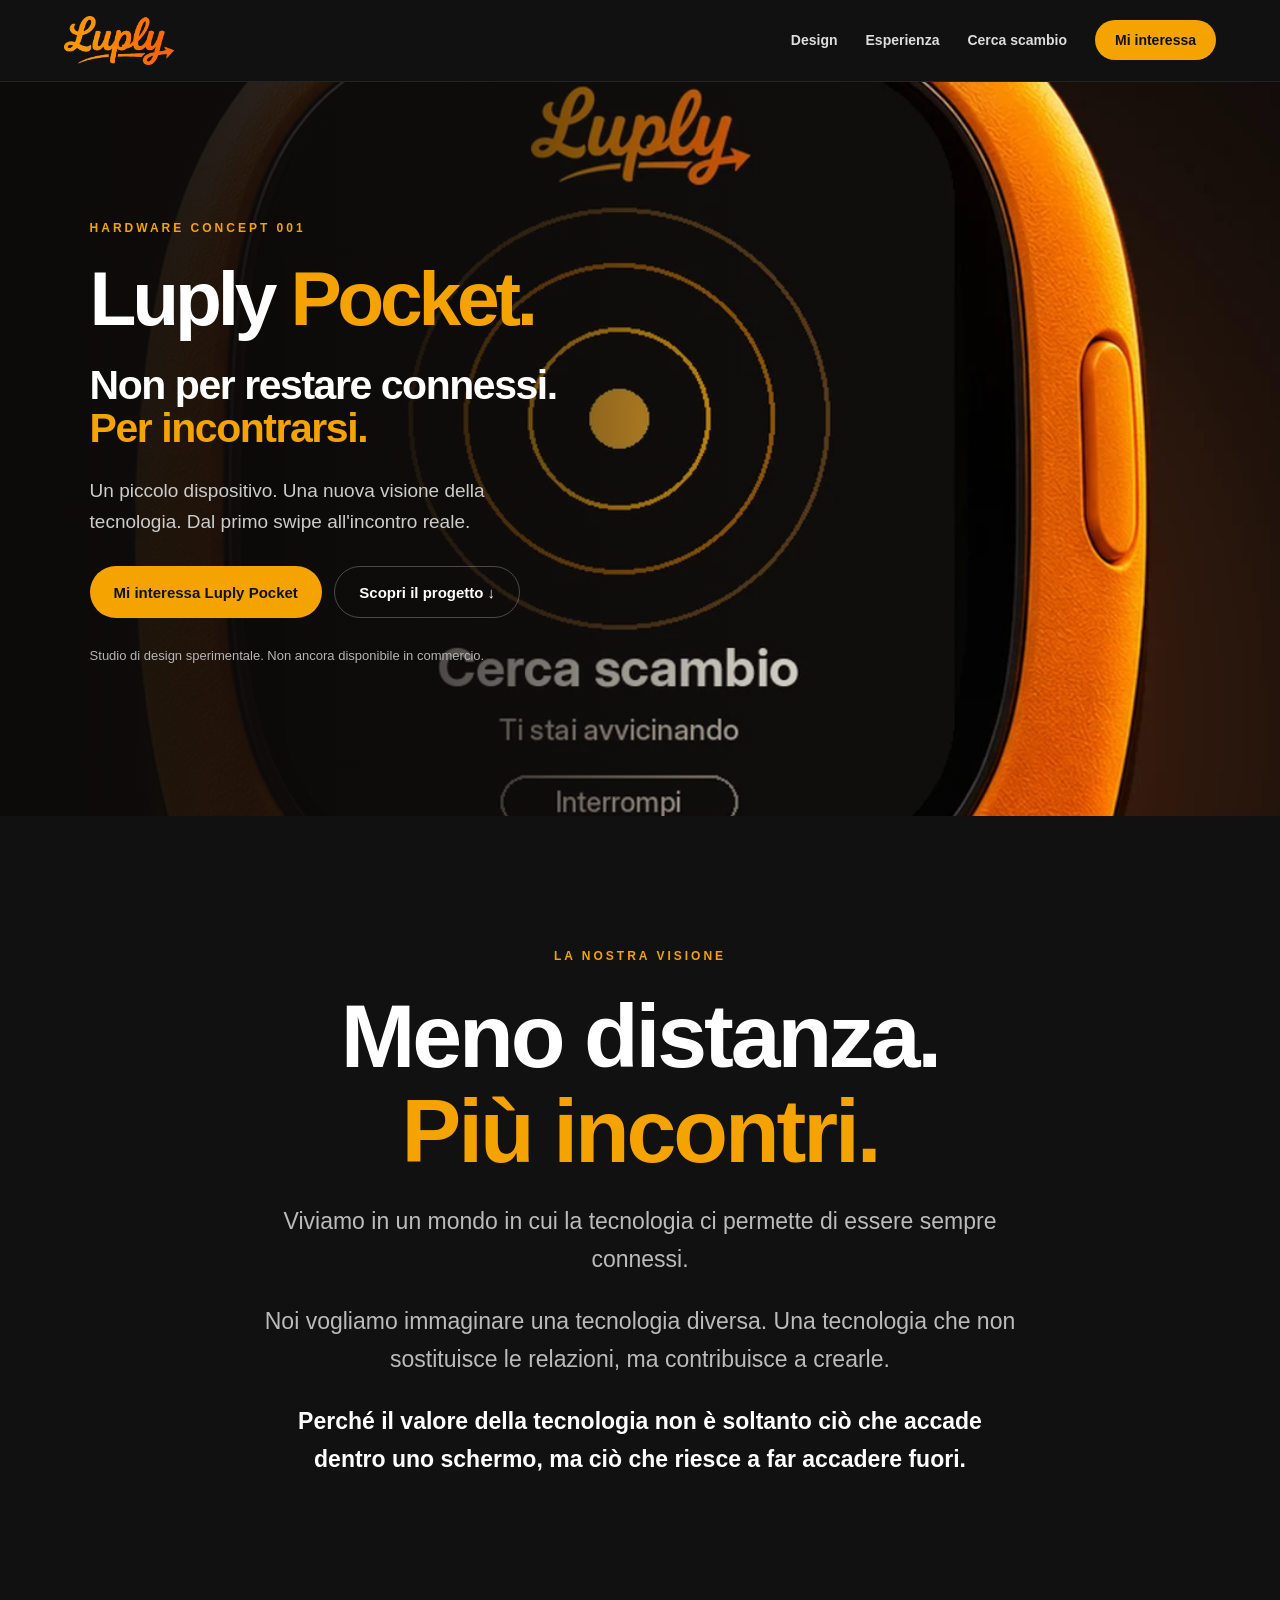
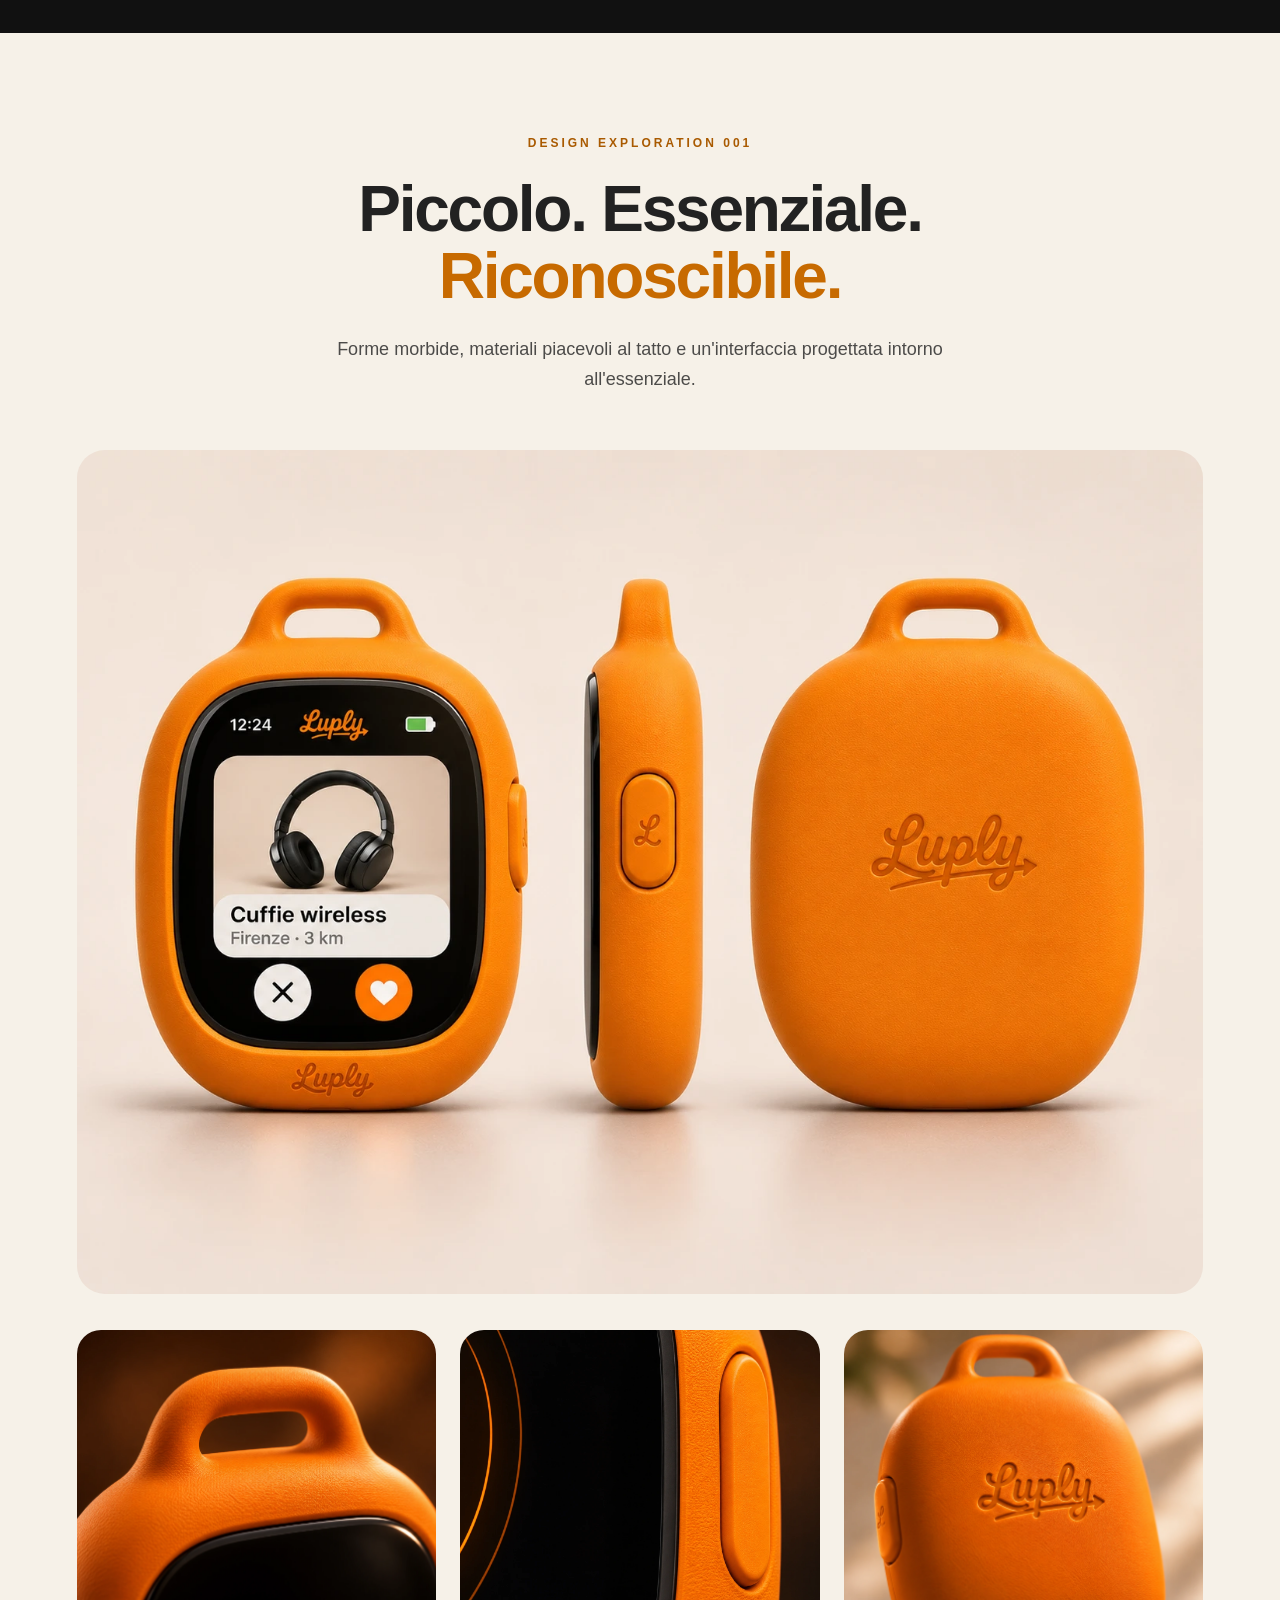
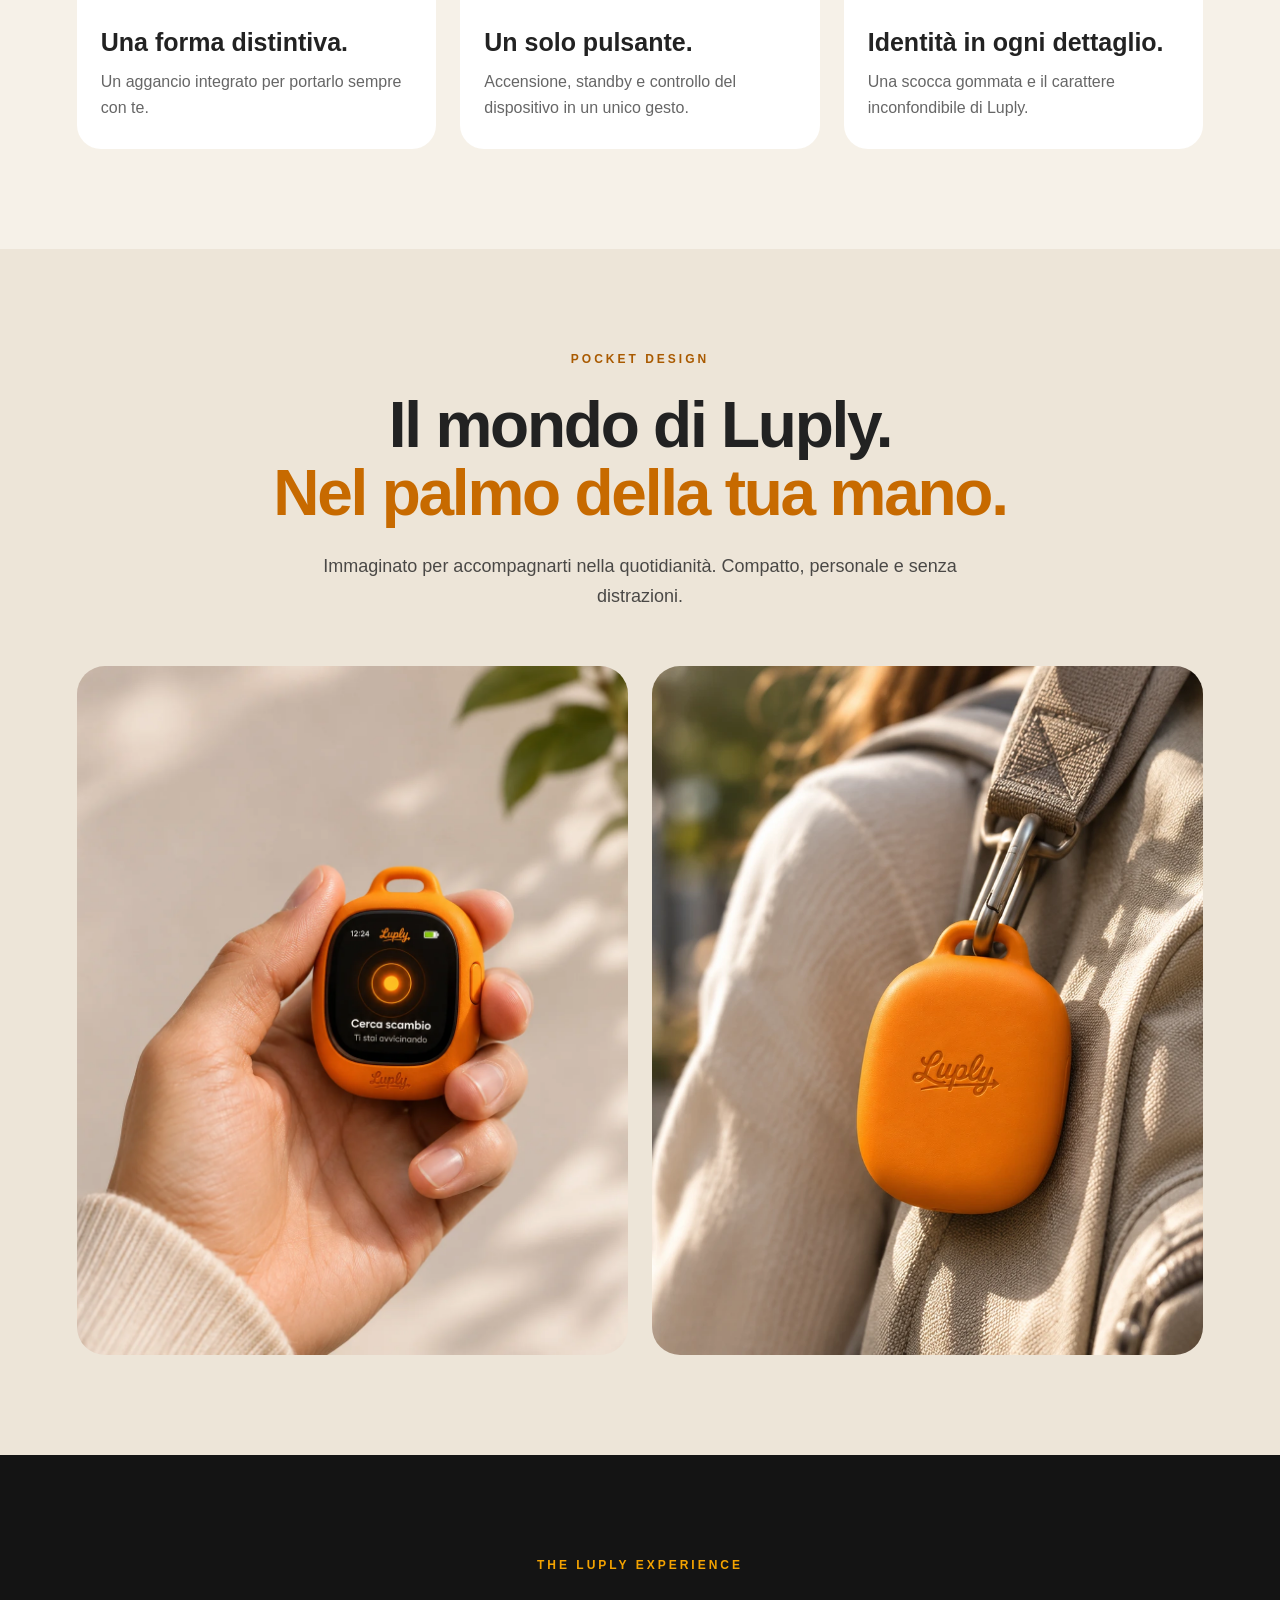
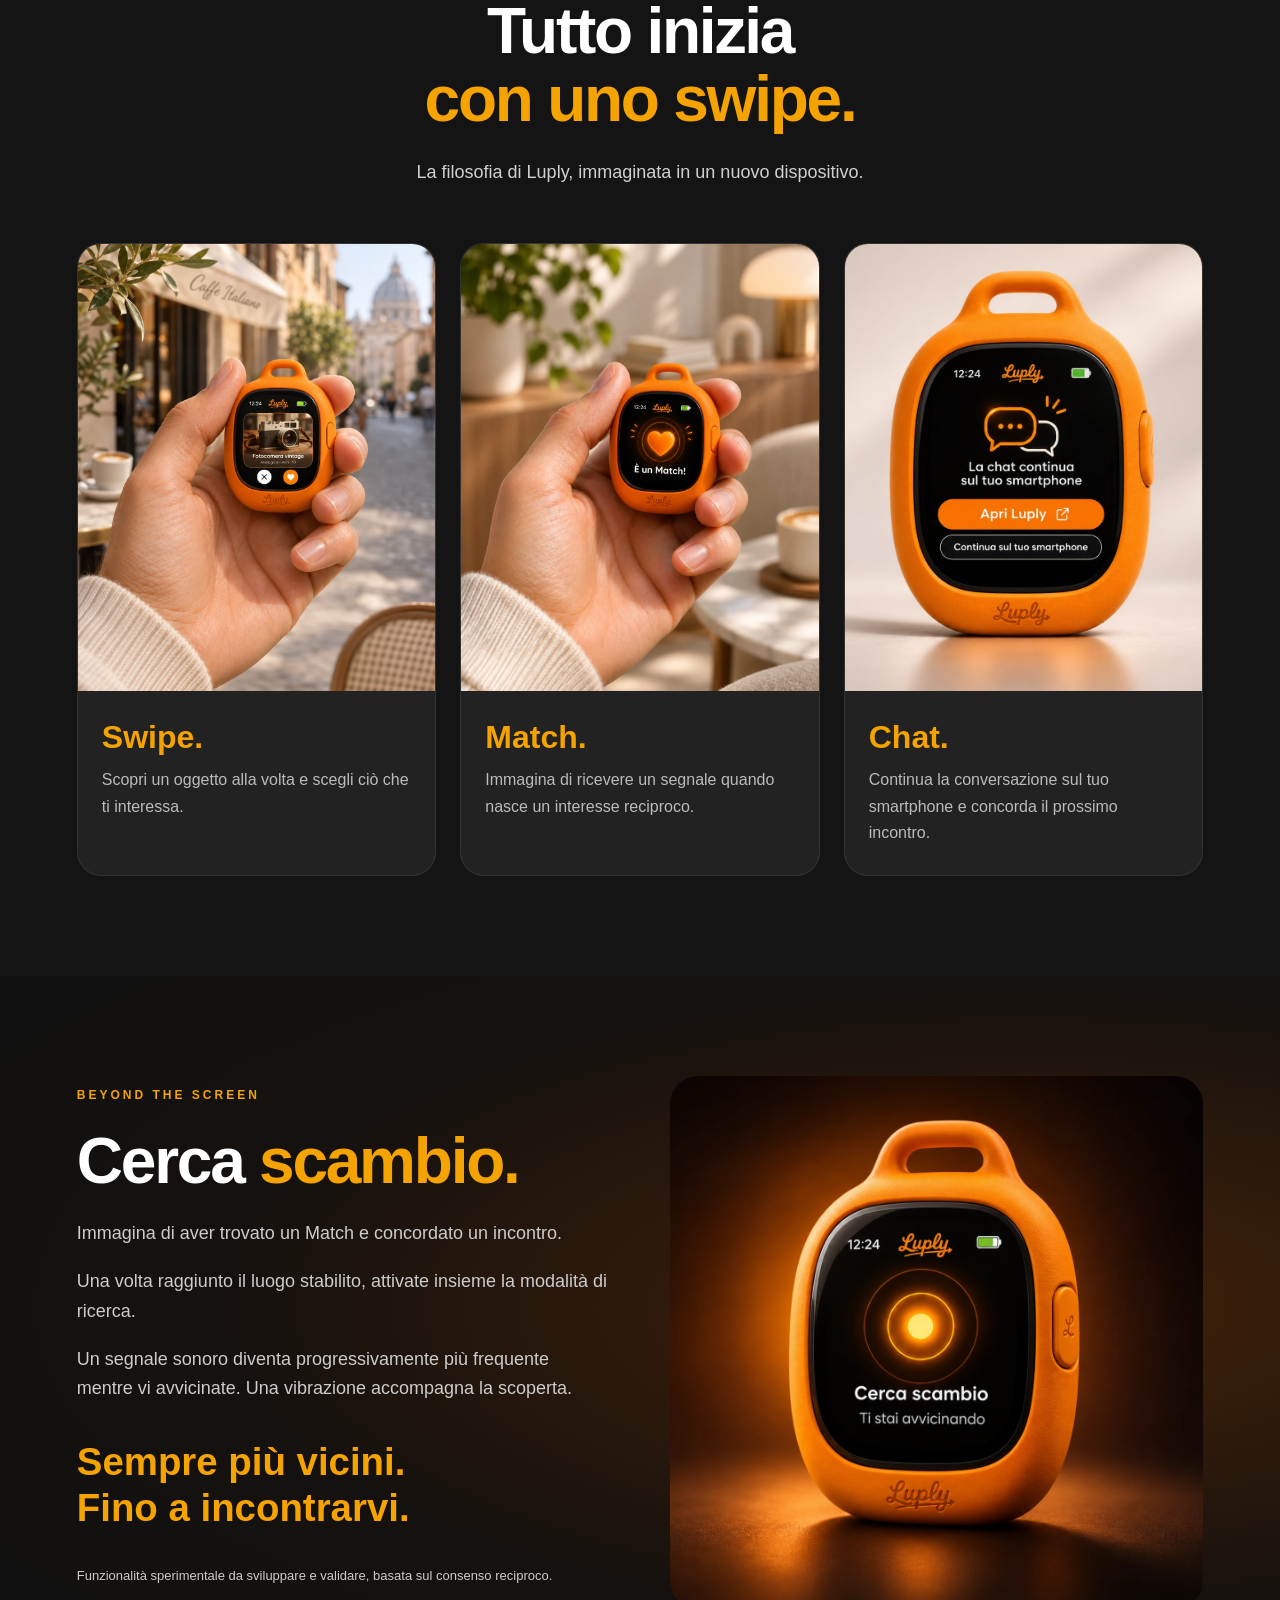
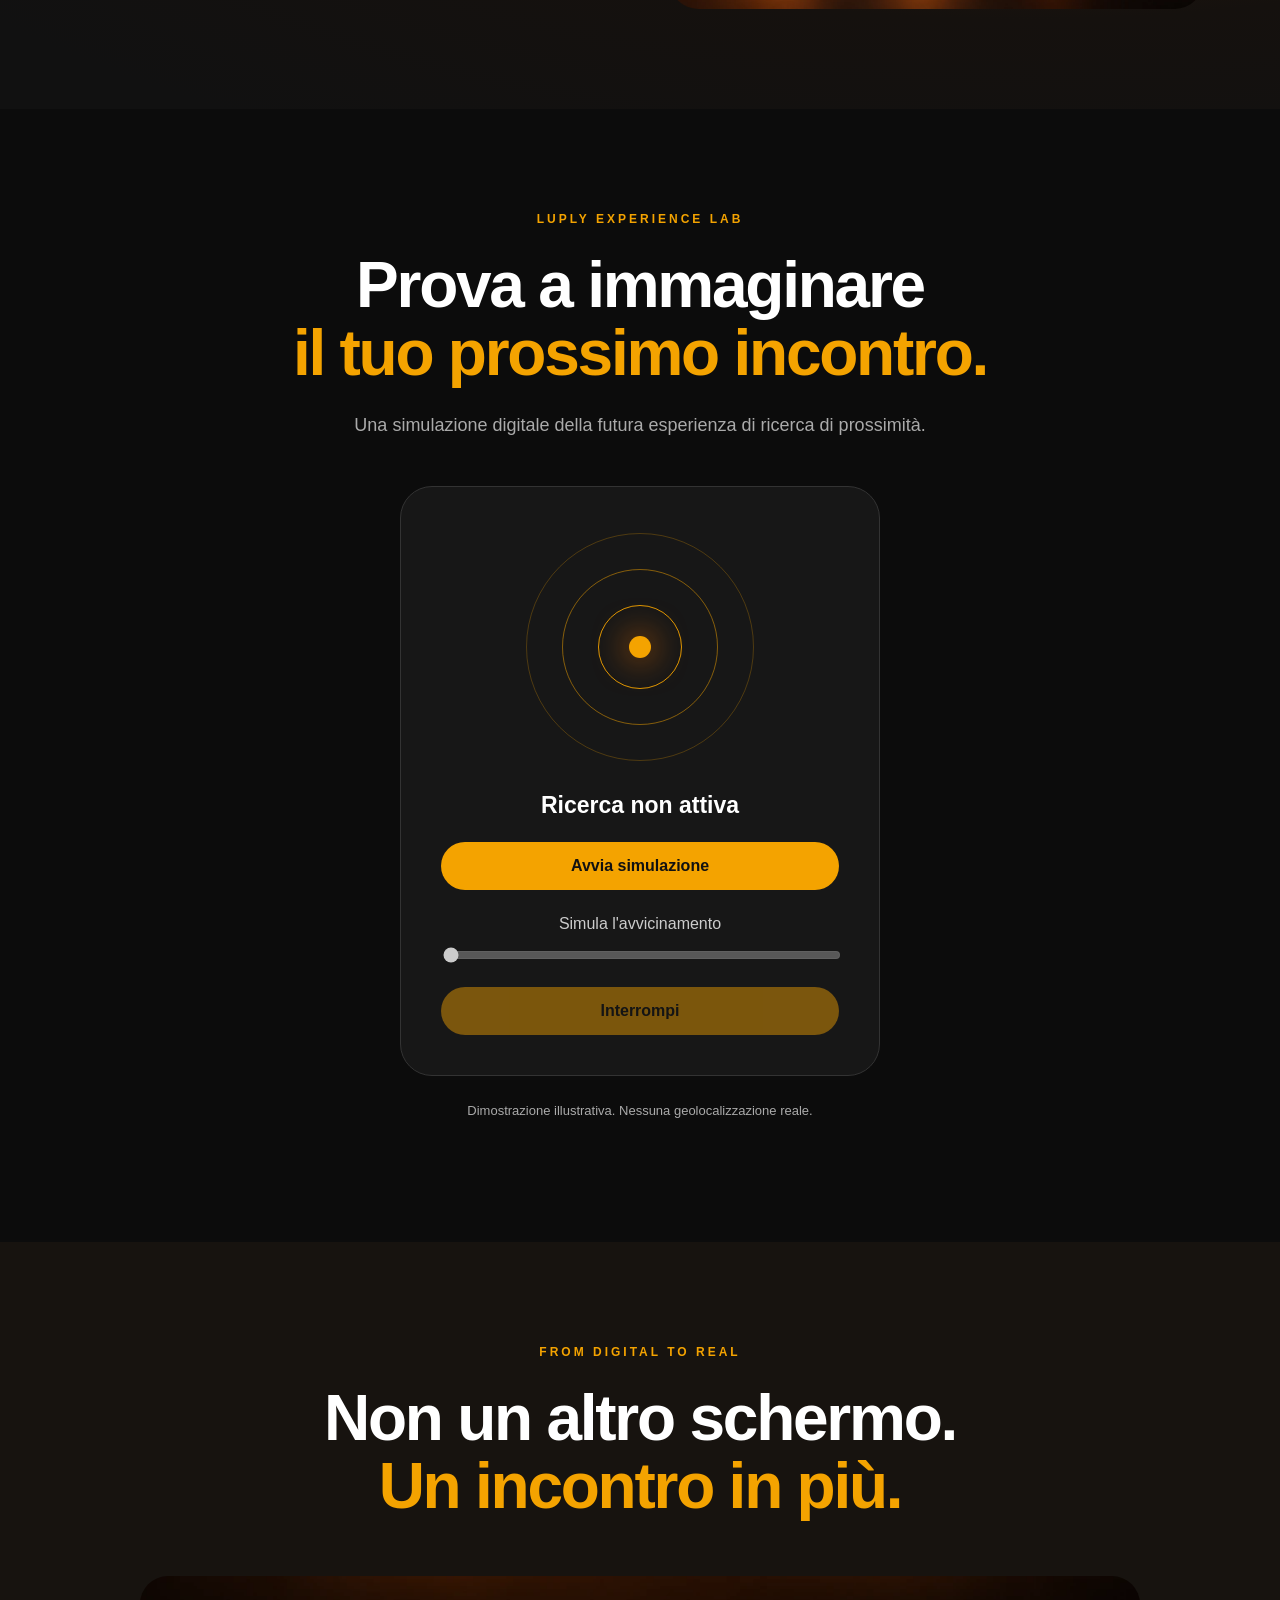
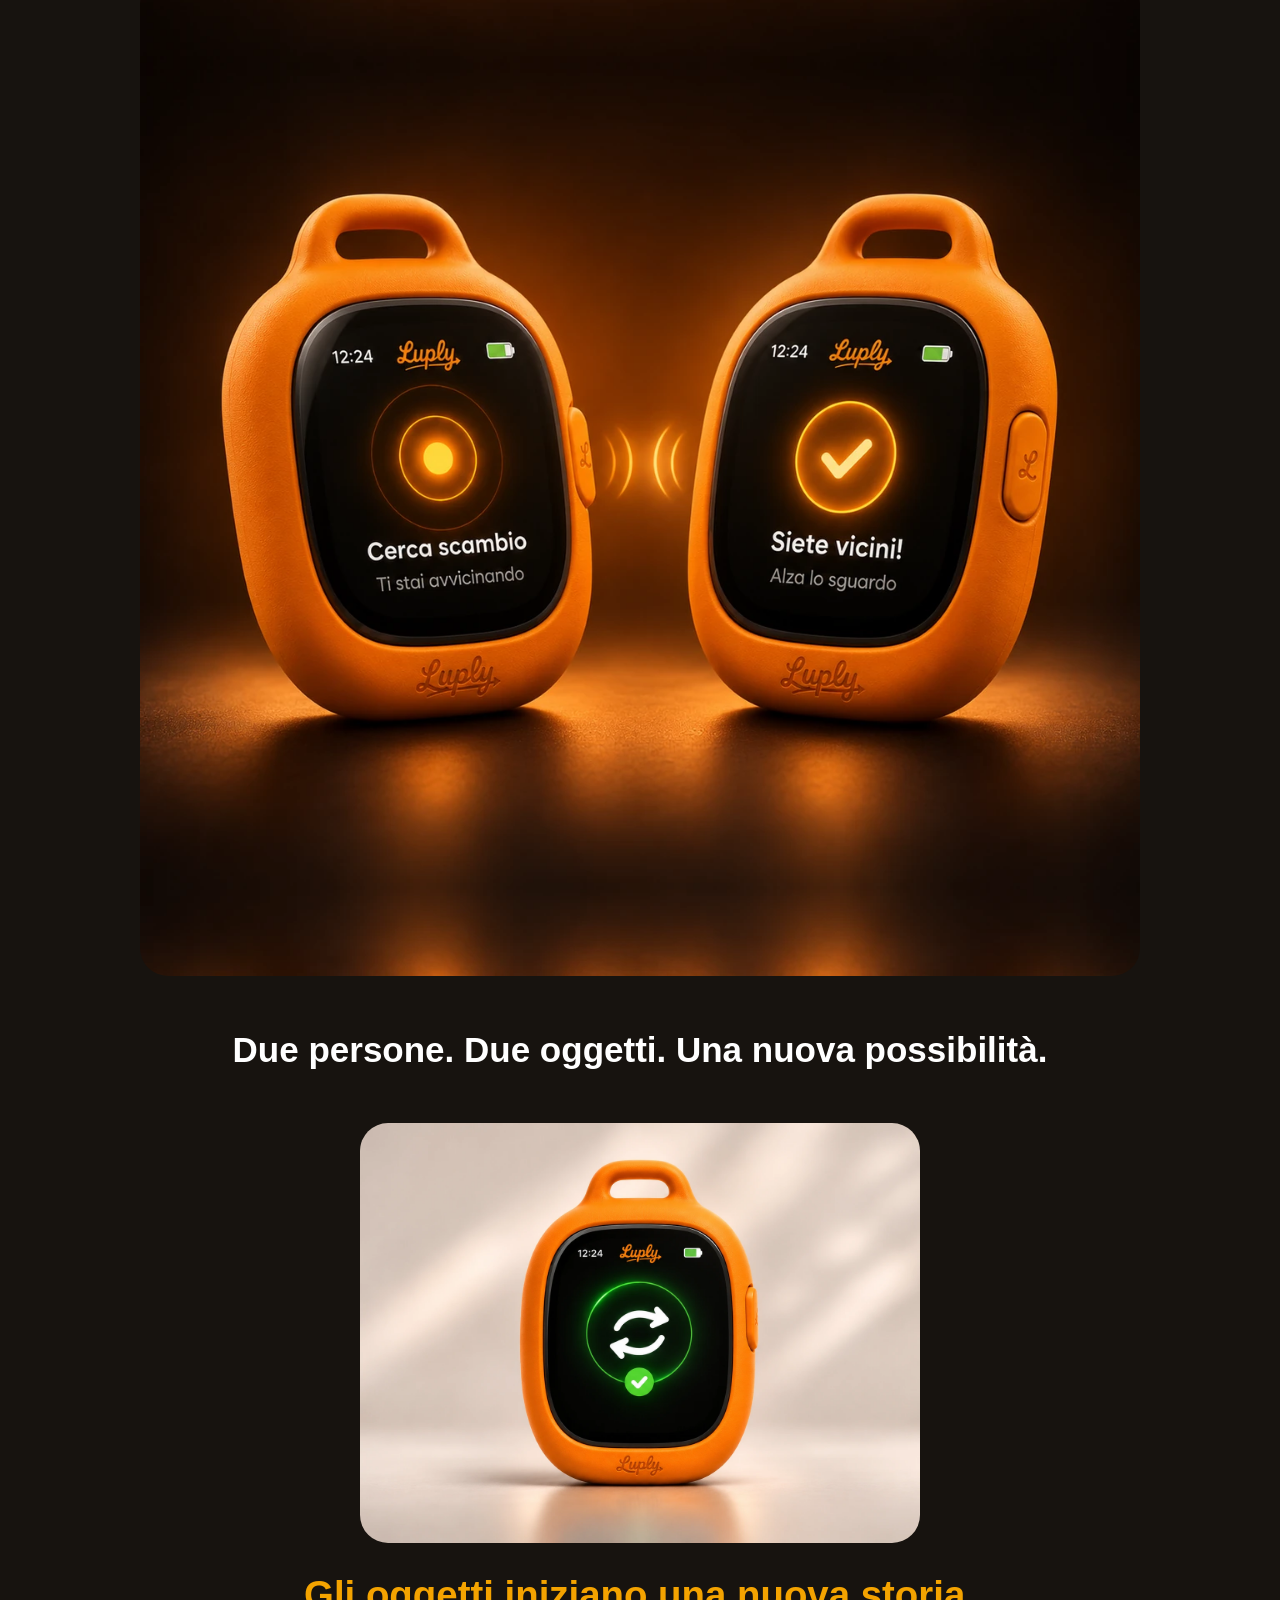
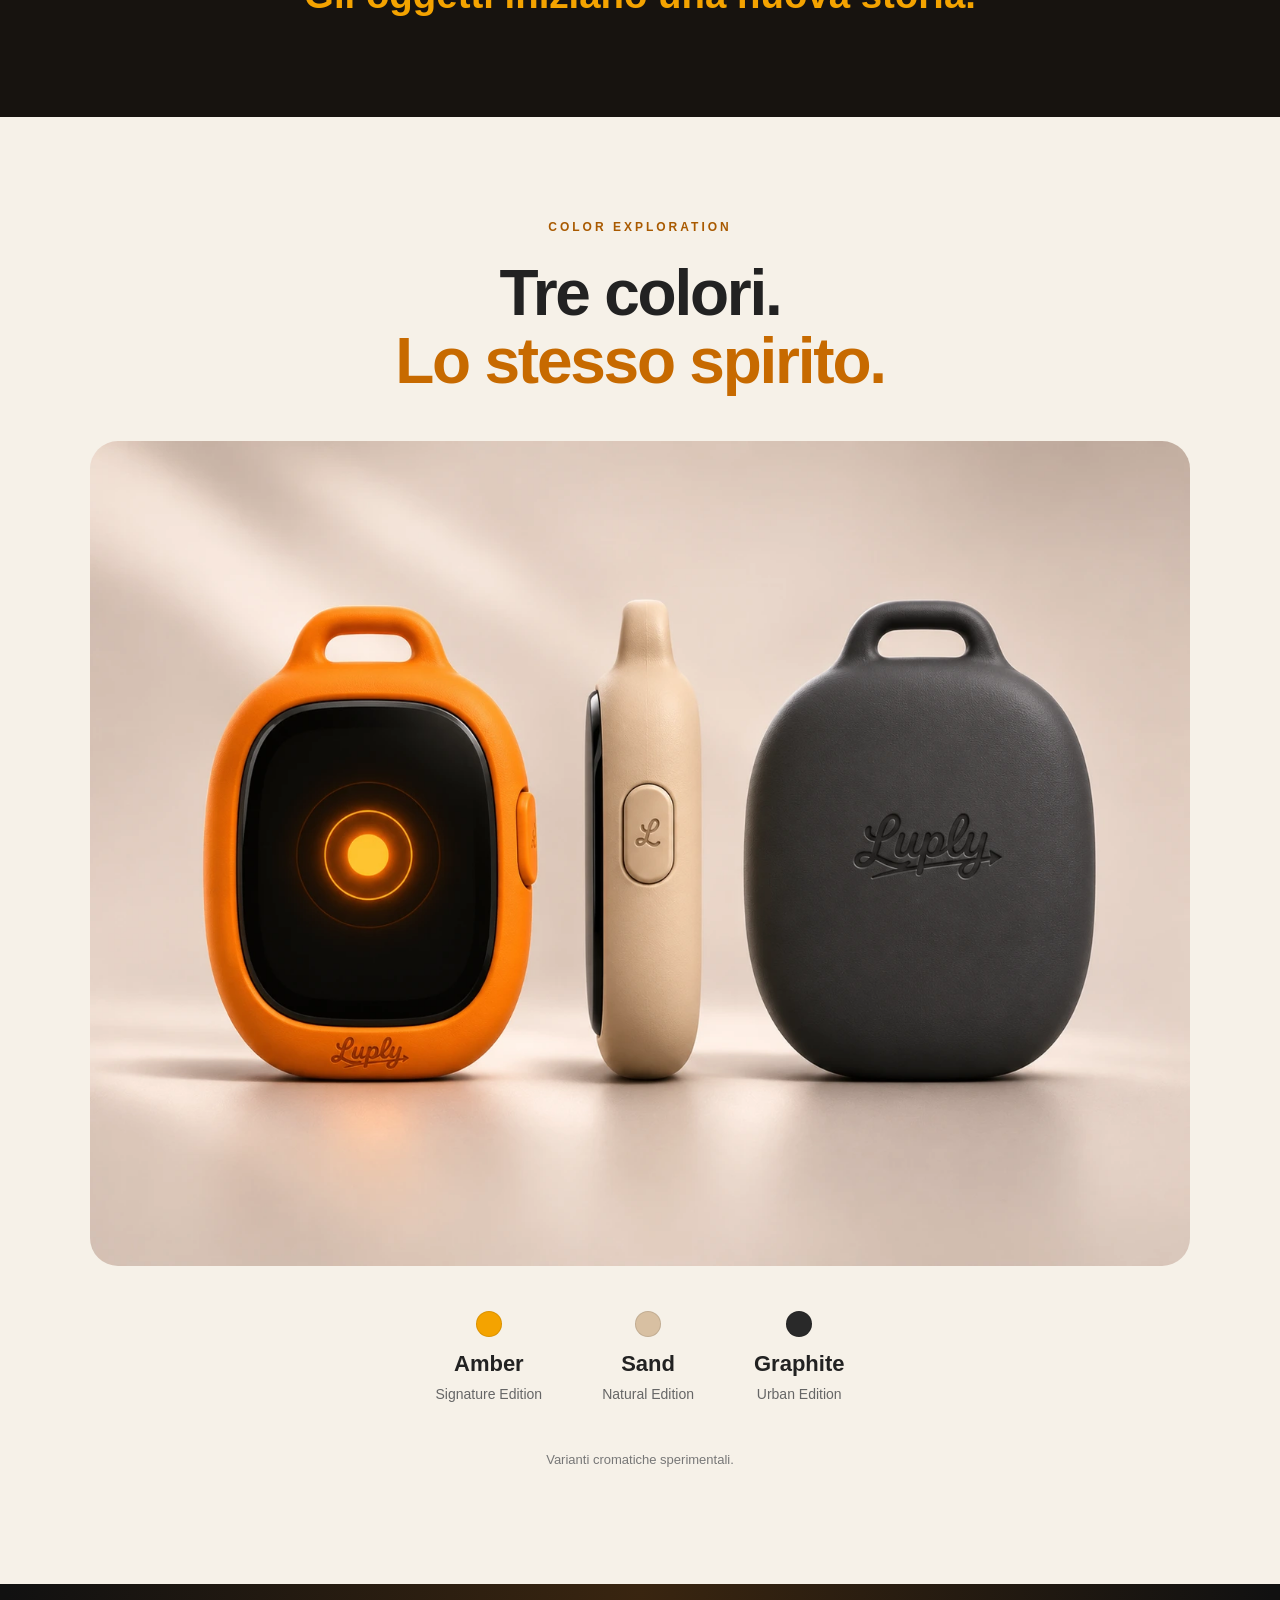
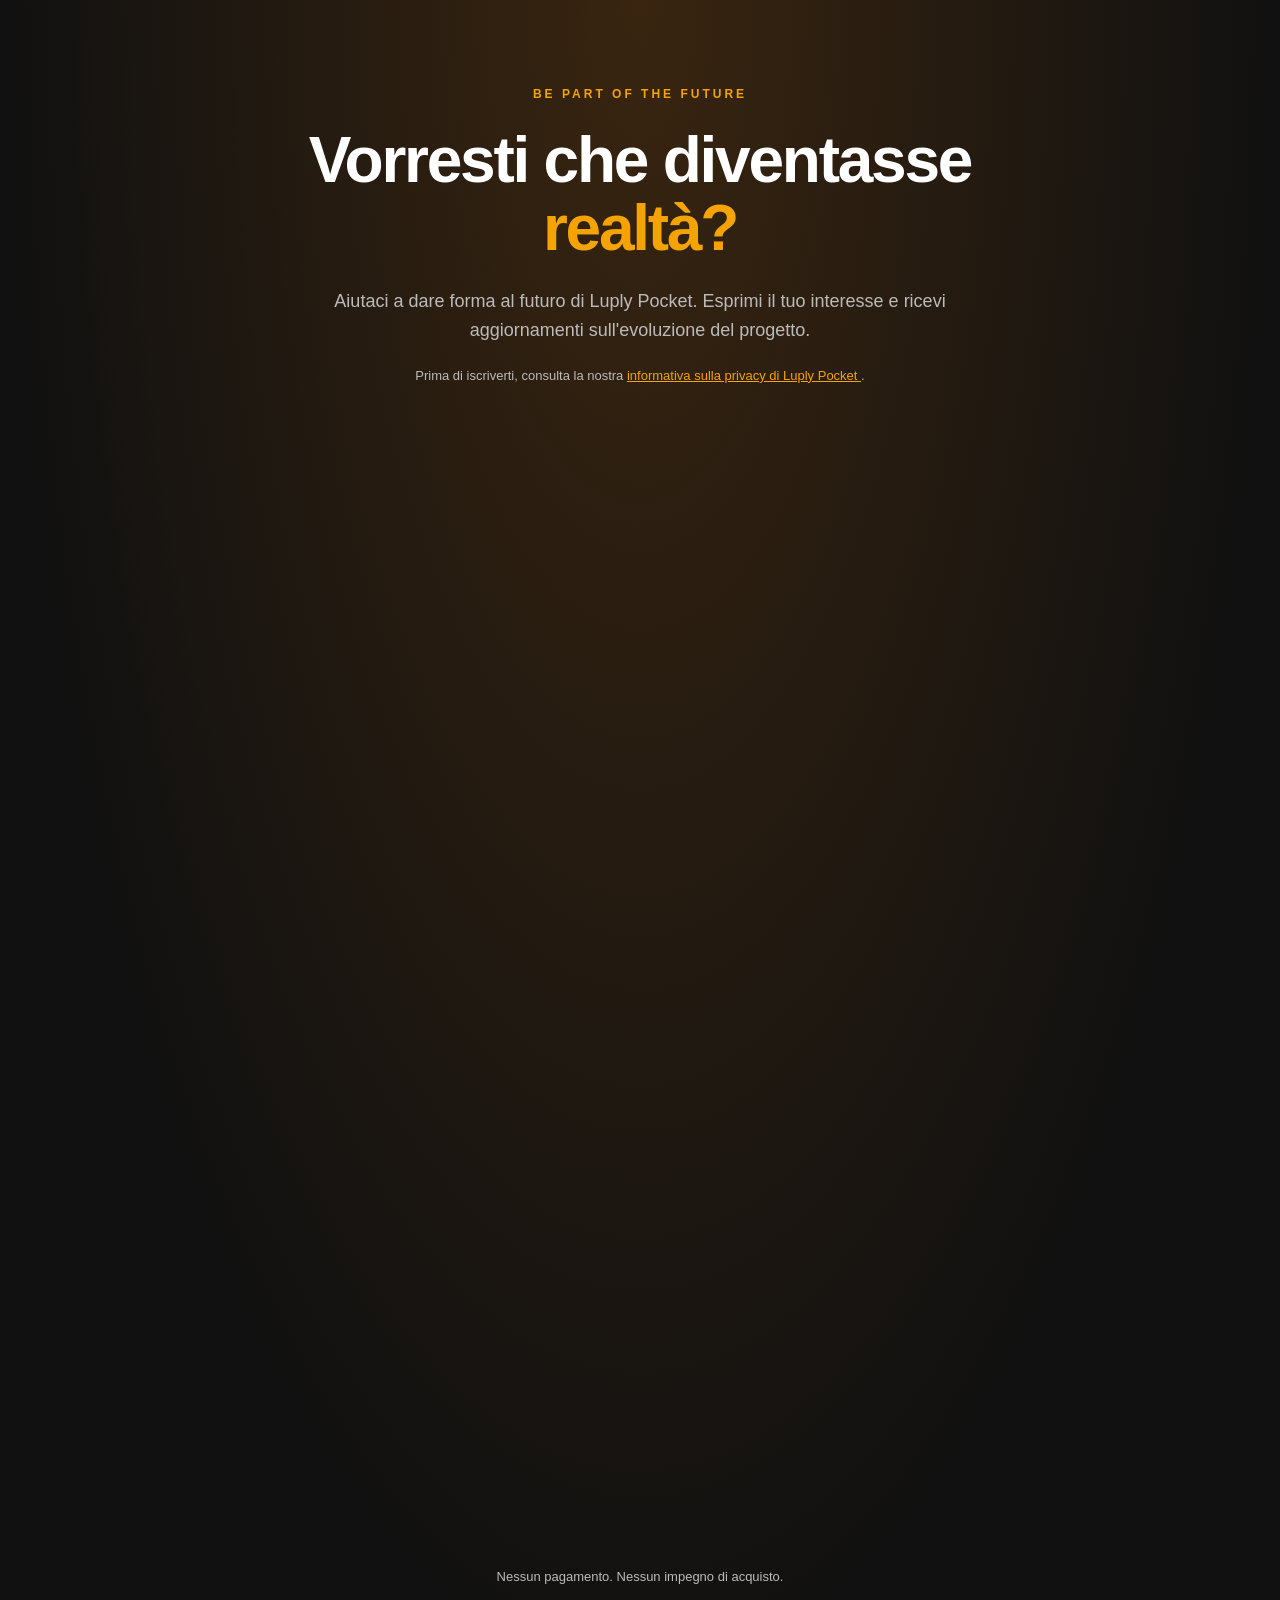
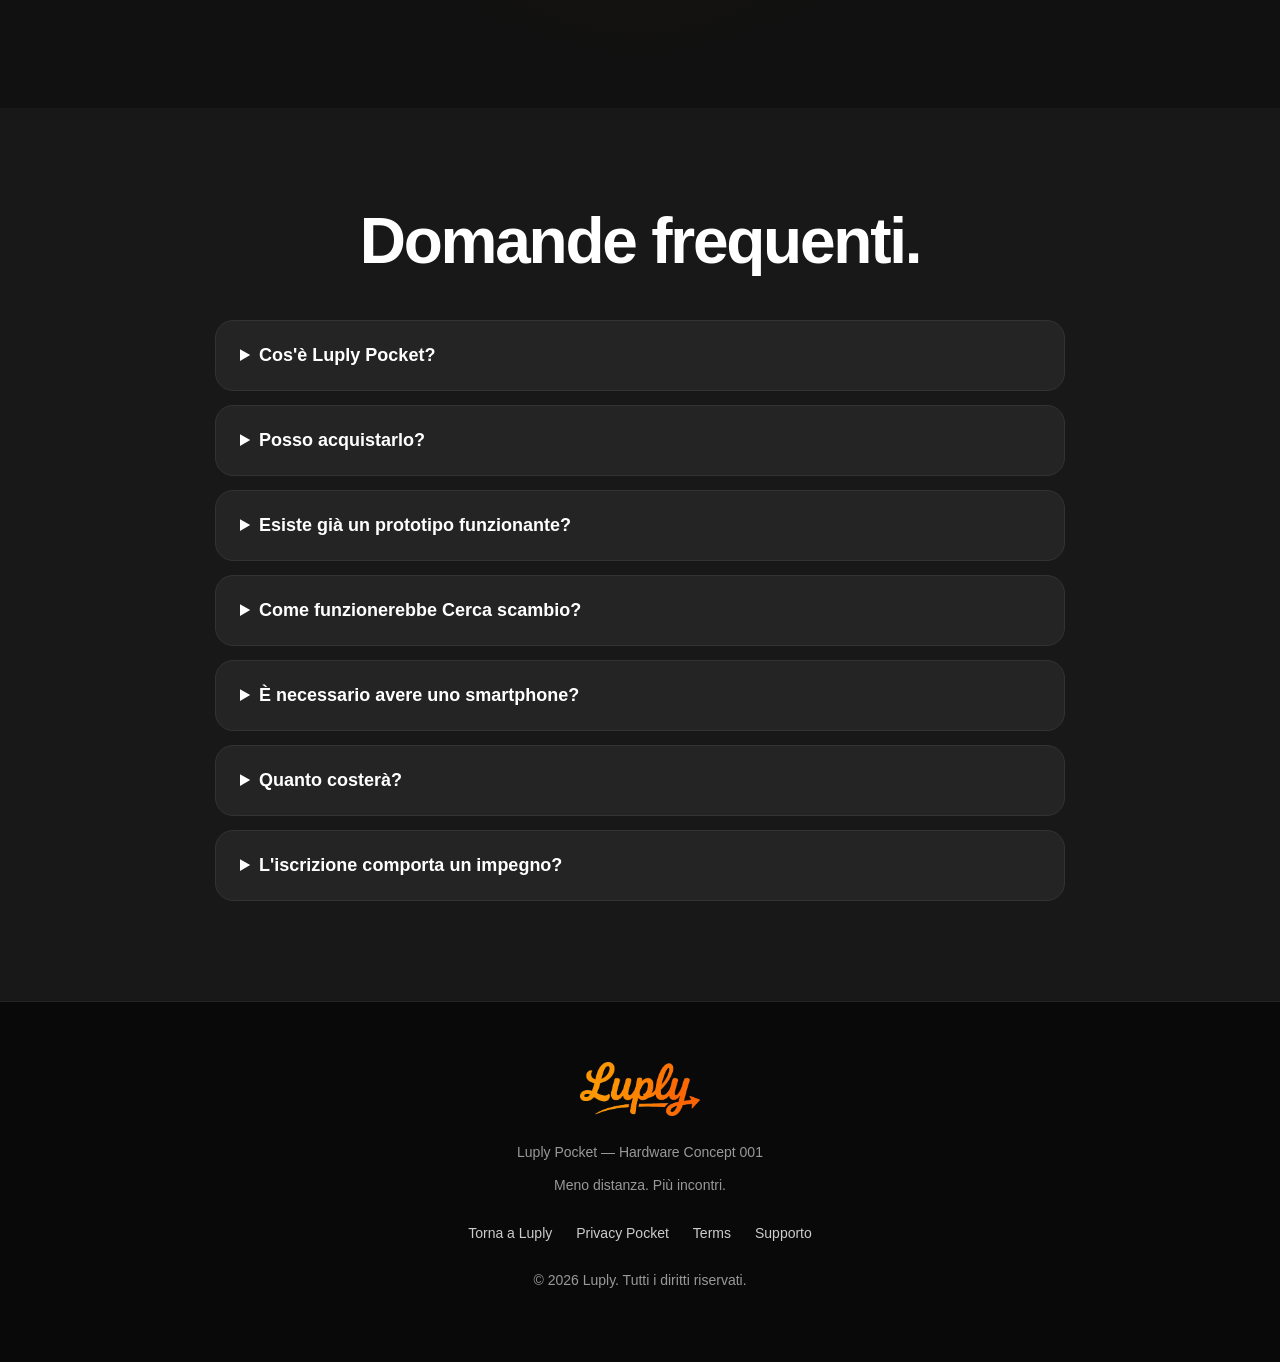
==== pocket/index.html @ 5238719b "Introduce Luply Pocket hardware concept website and waiting list" ====
<!DOCTYPE html>
<html lang="it">
<head>
  <meta charset="UTF-8">
  <meta name="viewport" content="width=device-width, initial-scale=1.0">

  <title>Luply Pocket | Meno distanza. Più incontri.</title>

  <meta name="description"
        content="Scopri Luply Pocket, il concept hardware sperimentale dedicato allo scambio e agli incontri reali.">

  <meta name="theme-color" content="#111111">

  <link rel="icon" href="../logo.png">
  <link rel="stylesheet" href="style.css">
</head>

<body>

  <!-- NAVIGAZIONE -->

  <header class="navigation">
    <nav class="nav-inner" aria-label="Navigazione principale">

      <a href="../index.html" class="brand">
        <img src="images/logo_luply.png" alt="Luply" width="120">
      </a>

      <div class="nav-links">
        <a href="#design">Design</a>
        <a href="#experience">Esperienza</a>
        <a href="#search">Cerca scambio</a>
        <a href="#interest" class="nav-cta">Mi interessa</a>
      </div>

    </nav>
  </header>

  <main>

    <!-- HERO -->

    <section class="hero">

      <div class="hero-content">

        <span class="eyebrow">
          HARDWARE CONCEPT 001
        </span>

        <h1>Luply <span>Pocket.</span></h1>

        <h2>
          Non per restare connessi.<br>
          <span>Per incontrarsi.</span>
        </h2>

        <p>
          Un piccolo dispositivo.
          Una nuova visione della tecnologia.
          Dal primo swipe all'incontro reale.
        </p>

        <a href="#interest" class="primary-button">
          Mi interessa Luply Pocket
        </a>

        <a href="#manifesto" class="secondary-button">
          Scopri il progetto ↓
        </a>

        <p class="concept-note">
          Studio di design sperimentale.
          Non ancora disponibile in commercio.
        </p>

      </div>

      <picture class="hero-visual">
        <source media="(max-width: 700px)"
                srcset="images/hero_mobile_1080x1440.webp">

        <img src="images/hero_desktop_1920x1080.webp"
             alt="Render del concept Luply Pocket"
             width="600">
      </picture>

    </section>

    <!-- MANIFESTO -->

    <section id="manifesto" class="manifesto reveal">

      <span class="eyebrow">LA NOSTRA VISIONE</span>

      <h2>
        Meno distanza.<br>
        <span>Più incontri.</span>
      </h2>

      <p>
        Viviamo in un mondo in cui la tecnologia ci permette
        di essere sempre connessi.
      </p>

      <p>
        Noi vogliamo immaginare una tecnologia diversa.
        Una tecnologia che non sostituisce le relazioni,
        ma contribuisce a crearle.
      </p>

      <p>
        Perché il valore della tecnologia non è soltanto
        ciò che accade dentro uno schermo,
        ma ciò che riesce a far accadere fuori.
      </p>

    </section>

    <!-- DESIGN INDUSTRIALE -->

    <section id="design" class="design reveal">

      <div class="section-heading">

        <span class="eyebrow">DESIGN EXPLORATION 001</span>

        <h2>
          Piccolo. Essenziale.<br>
          <span>Riconoscibile.</span>
        </h2>

        <p>
          Forme morbide, materiali piacevoli al tatto
          e un'interfaccia progettata intorno
          all'essenziale.
        </p>

      </div>

      <img class="wide-image"
           src="images/design_views.webp"
           alt="Concept Luply Pocket visto frontalmente, lateralmente e posteriormente"
           width="600"
           loading="lazy">

      <div class="design-grid">

        <article class="design-card">

          <img src="images/detail_loop.webp"
               alt="Dettaglio dell'aggancio superiore"
               width="300"
               loading="lazy">

          <h3>Una forma distintiva.</h3>

          <p>
            Un aggancio integrato per portarlo
            sempre con te.
          </p>

        </article>

        <article class="design-card">

          <img src="images/detail.webp"
               alt="Dettaglio della scocca e del pulsante"
               width="300"
               loading="lazy">

          <h3>Un solo pulsante.</h3>

          <p>
            Accensione, standby e controllo
            del dispositivo in un unico gesto.
          </p>

        </article>

        <article class="design-card">

          <img src="images/detail_logo.webp"
               alt="Logo Luply impresso nella scocca"
               width="300"
               loading="lazy">

          <h3>Identità in ogni dettaglio.</h3>

          <p>
            Una scocca gommata e il carattere
            inconfondibile di Luply.
          </p>

        </article>

      </div>

    </section>

    <!-- PORTABILITÀ -->

    <section class="portability reveal">

      <div class="section-heading">

        <span class="eyebrow">POCKET DESIGN</span>

        <h2>
          Il mondo di Luply.<br>
          <span>Nel palmo della tua mano.</span>
        </h2>

        <p>
          Immaginato per accompagnarti nella quotidianità.
          Compatto, personale e senza distrazioni.
        </p>

      </div>

      <div class="lifestyle-grid">

        <img src="images/in_hand_search.webp"
             alt="Concept Luply Pocket tenuto in una mano"
             width="350"
             loading="lazy">

        <img src="images/backpack.webp"
             alt="Luply Pocket agganciato a uno zaino"
             width="350"
             loading="lazy">

      </div>

    </section>

    <!-- ESPERIENZA LUPLY -->

    <section id="experience" class="experience reveal">

      <div class="section-heading">

        <span class="eyebrow">THE LUPLY EXPERIENCE</span>

        <h2>
          Tutto inizia<br>
          <span>con uno swipe.</span>
        </h2>

        <p>
          La filosofia di Luply,
          immaginata in un nuovo dispositivo.
        </p>

      </div>

      <div class="experience-grid">

        <article class="experience-card">

          <img src="images/in_hand_swipe.webp"
               alt="Simulazione della schermata Swipe"
               width="300"
               loading="lazy">

          <h3>Swipe.</h3>

          <p>
            Scopri un oggetto alla volta
            e scegli ciò che ti interessa.
          </p>

        </article>

        <article class="experience-card">

          <img src="images/in_hand_match.webp"
               alt="Simulazione di un nuovo Match"
               width="300"
               loading="lazy">

          <h3>Match.</h3>

          <p>
            Immagina di ricevere un segnale
            quando nasce un interesse reciproco.
          </p>

        </article>

        <article class="experience-card">

          <img src="images/chat.webp"
               alt="Concept del collegamento alla chat sullo smartphone"
               width="300"
               loading="lazy">

          <h3>Chat.</h3>

          <p>
            Continua la conversazione sul tuo smartphone
            e concorda il prossimo incontro.
          </p>

        </article>

      </div>

    </section>

    <!-- CERCA SCAMBIO -->

    <section id="search" class="search-section reveal">

      <div class="search-content">

        <span class="eyebrow">BEYOND THE SCREEN</span>

        <h2>
          Cerca <span>scambio.</span>
        </h2>

        <p>
          Immagina di aver trovato un Match
          e concordato un incontro.
        </p>

        <p>
          Una volta raggiunto il luogo stabilito,
          attivate insieme la modalità di ricerca.
        </p>

        <p>
          Un segnale sonoro diventa progressivamente
          più frequente mentre vi avvicinate.
          Una vibrazione accompagna la scoperta.
        </p>

        <h3>
          Sempre più vicini.<br>
          Fino a incontrarvi.
        </h3>

        <p class="concept-note">
          Funzionalità sperimentale da sviluppare e validare,
          basata sul consenso reciproco.
        </p>

      </div>

      <img src="images/search.webp"
           alt="Simulazione della modalità Cerca scambio"
           width="450"
           loading="lazy">

    </section>

    <!-- EXPERIENCE LAB -->

    <section id="lab" class="experience-lab reveal">

      <span class="eyebrow">LUPLY EXPERIENCE LAB</span>

      <h2>
        Prova a immaginare<br>
        <span>il tuo prossimo incontro.</span>
      </h2>

      <p>
        Una simulazione digitale della futura
        esperienza di ricerca di prossimità.
      </p>

      <div id="proximity-demo">

        <div class="radar">
          <div class="radar-ring ring-one"></div>
          <div class="radar-ring ring-two"></div>
          <div class="radar-ring ring-three"></div>
          <div class="radar-core"></div>
        </div>

        <h3 id="proximity-status">
          Ricerca non attiva
        </h3>

        <button id="start-demo" type="button" disabled>
          Avvia simulazione
        </button>

        <label for="proximity-slider">
          Simula l'avvicinamento
        </label>

        <input id="proximity-slider"
               type="range"
               min="0"
               max="100"
               value="0"
               disabled>

        <button id="stop-demo" type="button" disabled>
          Interrompi
        </button>

      </div>

      <p class="concept-note">
        Dimostrazione illustrativa.
        Nessuna geolocalizzazione reale.
      </p>

    </section>

    <!-- INCONTRO E SCAMBIO -->

    <section class="connection reveal">

      <div class="section-heading">

        <span class="eyebrow">FROM DIGITAL TO REAL</span>

        <h2>
          Non un altro schermo.<br>
          <span>Un incontro in più.</span>
        </h2>

      </div>

      <img src="images/pair.webp"
           alt="Concept di due dispositivi Luply Pocket"
           width="600"
           loading="lazy">

      <p>
        Due persone. Due oggetti.
        Una nuova possibilità.
      </p>

      <img src="images/exchange.webp"
           alt="Simulazione della conferma dello scambio"
           width="400"
           loading="lazy">

      <h3>
        Gli oggetti iniziano una nuova storia.
      </h3>

    </section>

    <!-- COLORAZIONI -->

    <section id="colors" class="colors reveal">

      <span class="eyebrow">COLOR EXPLORATION</span>

      <h2>
        Tre colori.<br>
        <span>Lo stesso spirito.</span>
      </h2>

      <img src="images/colors.webp"
           alt="Studio delle colorazioni Amber, Sand e Graphite"
           width="600"
           loading="lazy">

      <div class="color-options">

        <div class="color-option">
          <span class="color-dot amber"></span>
          <h3>Amber</h3>
          <p>Signature Edition</p>
        </div>

        <div class="color-option">
          <span class="color-dot sand"></span>
          <h3>Sand</h3>
          <p>Natural Edition</p>
        </div>

        <div class="color-option">
          <span class="color-dot graphite"></span>
          <h3>Graphite</h3>
          <p>Urban Edition</p>
        </div>

      </div>

      <p class="concept-note">
        Varianti cromatiche sperimentali.
      </p>

    </section>

    <!-- LISTA DI INTERESSE -->

    <section id="interest" class="interest reveal">

      <span class="eyebrow">BE PART OF THE FUTURE</span>

      <h2>
        Vorresti che diventasse<br>
        <span>realtà?</span>
      </h2>

      <p>
        Aiutaci a dare forma al futuro di Luply Pocket.
        Esprimi il tuo interesse e ricevi aggiornamenti
        sull'evoluzione del progetto.
      </p>

            <p class="concept-note">
        Prima di iscriverti, consulta la nostra
        <a href="privacy.html"
           target="_blank"
           rel="noopener noreferrer"
           style="color:#F4A300;text-decoration:underline;">
          informativa sulla privacy di Luply Pocket
        </a>.
      </p>

      <!-- MODULO UFFICIALE BREVO -->

      <div id="interest-form"
           style="max-width:680px;
                  padding:0;
                  background:transparent;
                  border:0;
                  overflow:hidden;">

        <iframe
          title="Lista di interesse Luply Pocket"
          src="https://7dd639ab.sibforms.com/v2/serve/[base64]"
          width="100%"
          height="1100"
          loading="lazy"
          style="display:block;
                 width:100%;
                 max-width:100%;
                 border:0;
                 border-radius:28px;">
        </iframe>

      </div>


      <p class="concept-note">
        Nessun pagamento.
        Nessun impegno di acquisto.
      </p>

    </section>

    <!-- FAQ -->

    <section class="faq-section reveal">

      <h2>Domande frequenti.</h2>

      <div class="faq">

        <details>
          <summary>Cos'è Luply Pocket?</summary>
          <p>
            È un concept hardware sperimentale
            attraverso il quale esploriamo
            una possibile evoluzione di Luply.
          </p>
        </details>

        <details>
          <summary>Posso acquistarlo?</summary>
          <p>
            No. Luply Pocket non è attualmente
            un prodotto disponibile in commercio.
          </p>
        </details>

        <details>
          <summary>Esiste già un prototipo funzionante?</summary>
          <p>
            Non ancora. Le immagini rappresentano
            render e simulazioni del concept.
          </p>
        </details>

        <details>
          <summary>Come funzionerebbe Cerca scambio?</summary>
          <p>
            Stiamo studiando una modalità di ricerca
            di prossimità, con segnali sonori e vibrazioni,
            attivabile con il consenso di entrambe le persone.
          </p>
        </details>

        <details>
          <summary>È necessario avere uno smartphone?</summary>
          <p>
            Il progetto prevede un dispositivo complementare
            all'app Luply, collegato allo smartphone.
            La compatibilità dovrà essere verificata.
          </p>
        </details>

        <details>
          <summary>Quanto costerà?</summary>
          <p>
            Non è stato ancora definito
            un prezzo di vendita.
          </p>
        </details>

        <details>
          <summary>L'iscrizione comporta un impegno?</summary>
          <p>
            No. La lista serve esclusivamente a raccogliere
            manifestazioni di interesse e permettere
            agli iscritti di ricevere aggiornamenti.
          </p>
        </details>

      </div>

    </section>

  </main>

  <!-- FOOTER -->

  <footer>

    <img src="images/logo_luply.png"
         alt="Luply"
         width="120"
         loading="lazy">

    <p>Luply Pocket — Hardware Concept 001</p>

    <p>Meno distanza. Più incontri.</p>

    <div class="footer-links">
      <a href="../index.html">Torna a Luply</a>
      <a href="privacy.html">Privacy Pocket</a>
      <a href="../terms.html">Terms</a>
      <a href="mailto:support@luply.app">Supporto</a>
    </div>

    <p>© 2026 Luply. Tutti i diritti riservati.</p>

  </footer>

  <script src="script.js"></script>


</body>
</html>
---- pocket/style.css ----
/* ========================================
   LUPLY POCKET — DESIGN SYSTEM
   Hardware Concept 001
======================================== */

:root {
  --amber: #F4A300;
  --orange: #FF7A00;
  --black: #111111;
  --dark: #181818;
  --cream: #F6F1E8;
  --white: #FFFFFF;
  --muted: #B5B5B5;
}

* {
  box-sizing: border-box;
}

html {
  scroll-behavior: smooth;
  scroll-padding-top: 110px;
}

body {
  margin: 0;
  background: var(--black);
  color: var(--white);
  font-family: -apple-system, BlinkMacSystemFont,
    "Segoe UI", Roboto, Arial, sans-serif;
  -webkit-font-smoothing: antialiased;
}

a {
  color: inherit;
  text-decoration: none;
}

img {
  display: block;
  max-width: 100%;
  height: auto;
}

button,
input {
  font: inherit;
}

a:focus-visible,
button:focus-visible,
input:focus-visible,
summary:focus-visible {
  outline: 3px solid var(--orange);
  outline-offset: 5px;
}

h1, h2, h3, p {
  margin-top: 0;
}

h2 {
  font-size: clamp(36px, 5vw, 72px);
  line-height: 1.06;
  letter-spacing: -0.035em;
  margin-bottom: 24px;
}

h2 span {
  color: var(--amber);
}

p {
  font-size: 18px;
  line-height: 1.65;
}

section {
  padding: 100px max(24px, 6vw);
}

.eyebrow {
  display: inline-block;
  color: var(--amber);
  font-size: 12px;
  font-weight: 800;
  letter-spacing: 3px;
  line-height: 1.5;
  margin-bottom: 24px;
}

.concept-note {
  font-size: 13px;
  line-height: 1.6;
  color: var(--muted);
}

.section-heading {
  max-width: 850px;
  margin: 0 auto 55px;
  text-align: center;
}

.section-heading p {
  max-width: 640px;
  margin: 0 auto;
  color: inherit;
  opacity: .8;
}


/* ========================================
   NAVIGAZIONE
======================================== */

.navigation {
  position: sticky;
  top: 0;
  z-index: 100;
  background: rgba(17, 17, 17, .94);
  backdrop-filter: blur(18px);
  -webkit-backdrop-filter: blur(18px);
  border-bottom: 1px solid rgba(255,255,255,.08);
}

.nav-inner {
  max-width: 1440px;
  min-height: 76px;
  margin: auto;
  padding: 16px 5%;
  display: flex;
  align-items: center;
  justify-content: space-between;
  gap: 20px;
}

.brand img {
  width: 110px;
}

.nav-links {
  display: flex;
  align-items: center;
  gap: 28px;
}

.nav-links a {
  font-size: 14px;
  font-weight: 600;
  color: #ddd;
  transition: color .2s ease;
}

.nav-links a:hover {
  color: var(--amber);
}

.nav-links .nav-cta {
  background: var(--amber);
  color: #111;
  padding: 12px 20px;
  border-radius: 999px;
  font-weight: 750;
}

.nav-links .nav-cta:hover {
  background: var(--orange);
  color: #111;
}


/* ========================================
   HERO
======================================== */

.hero {
  position: relative;
  min-height: 680px;
  min-height: max(680px, calc(90vh - 76px));
  display: flex;
  align-items: center;
  isolation: isolate;
  overflow: hidden;
  padding: 80px 7%;
  background: #100d0b;
}

.hero-visual {
  position: absolute;
  inset: 0;
  z-index: -2;
}

.hero-visual img {
  width: 100%;
  height: 100%;
  object-fit: cover;
  object-position: center right;
}

.hero::after {
  content: "";
  position: absolute;
  inset: 0;
  z-index: -1;
  background: linear-gradient(
    90deg,
    rgba(13,11,10,.98) 0%,
    rgba(13,11,10,.84) 30%,
    rgba(13,11,10,.25) 55%,
    transparent 78%
  );
  pointer-events: none;
}

.hero-content {
  width: 48%;
  max-width: 650px;
}

.hero h1 {
  font-size: clamp(48px, 6vw, 96px);
  line-height: .98;
  letter-spacing: -.055em;
  margin-bottom: 28px;
  font-weight: 800;
}

.hero h1 span {
  color: var(--amber);
}

.hero h2 {
  font-size: clamp(29px, 3.2vw, 48px);
  margin-bottom: 24px;
}

.hero-content > p:not(.concept-note) {
  max-width: 470px;
  color: #ccc;
  font-size: 19px;
}

.primary-button,
.secondary-button {
  display: inline-flex;
  align-items: center;
  justify-content: center;
  min-height: 52px;
  padding: 14px 24px;
  border-radius: 999px;
  font-size: 15px;
  font-weight: 750;
  margin: 10px 8px 8px 0;
  transition: background .2s ease,
    transform .2s ease;
}

.primary-button {
  background: var(--amber);
  color: #111;
}

.primary-button:hover {
  background: var(--orange);
  transform: translateY(-2px);
}

.secondary-button {
  border: 1px solid rgba(255,255,255,.25);
  color: white;
}

.secondary-button:hover {
  background: rgba(255,255,255,.08);
}

.hero .concept-note {
  margin-top: 20px;
  max-width: 450px;
}


/* ========================================
   MANIFESTO
======================================== */

.manifesto {
  max-width: 1100px;
  margin: auto;
  text-align: center;
  padding-top: 130px;
  padding-bottom: 130px;
}

.manifesto h2 {
  font-size: clamp(48px, 7vw, 100px);
}

.manifesto p {
  max-width: 760px;
  margin: 24px auto;
  color: #bbb;
  font-size: clamp(18px, 2vw, 23px);
}

.manifesto p:last-child {
  color: white;
  font-weight: 600;
}


/* ========================================
   DESIGN INDUSTRIALE
======================================== */

.design {
  background: var(--cream);
  color: #222;
}

.design .eyebrow,
.portability .eyebrow,
.colors .eyebrow {
  color: #A95A00;
}

.design h2 span,
.portability h2 span,
.colors h2 span {
  color: #C76A00;
}

.wide-image {
  width: 100%;
  max-width: 1200px;
  margin: 0 auto 36px;
  border-radius: 28px;
}

.design-grid,
.experience-grid {
  display: grid;
  grid-template-columns: repeat(3, minmax(0, 1fr));
  gap: 24px;
  max-width: 1200px;
  margin: auto;
}

.design-card,
.experience-card {
  overflow: hidden;
  border-radius: 24px;
}

.design-card {
  background: #fff;
}

.design-card img {
  width: 100%;
  aspect-ratio: 4 / 3;
  object-fit: cover;
}

.design-card h3,
.experience-card h3 {
  font-size: 25px;
  line-height: 1.15;
  margin: 28px 24px 12px;
}

.design-card p,
.experience-card p {
  font-size: 16px;
  margin: 0 24px 28px;
}

.design-card p {
  color: #666;
}


/* ========================================
   PORTABILITÀ
======================================== */

.portability {
  background: #EDE5D8;
  color: #222;
}

.lifestyle-grid {
  max-width: 1200px;
  margin: auto;
  display: grid;
  grid-template-columns: repeat(2, minmax(0, 1fr));
  gap: 24px;
}

.lifestyle-grid img {
  width: 100%;
  aspect-ratio: 4 / 5;
  object-fit: cover;
  border-radius: 28px;
}


/* ========================================
   ESPERIENZA LUPLY
======================================== */

.experience {
  background: #141414;
}

.experience-card {
  background: #222;
  border: 1px solid rgba(255,255,255,.07);
}

.experience-card img {
  width: 100%;
  aspect-ratio: 4 / 5;
  object-fit: cover;
}

.experience-card h3 {
  color: var(--amber);
  font-size: 32px;
}

.experience-card p {
  color: #bbb;
}


/* ========================================
   CERCA SCAMBIO
======================================== */

.search-section {
  display: grid;
  grid-template-columns: minmax(0, 1fr) minmax(0, 1fr);
  align-items: center;
  gap: 60px;
  background: radial-gradient(
    ellipse at 80% 45%,
    #442208,
    #15110e 55%,
    #111 90%
  );
}

.search-content {
  max-width: 620px;
}

.search-content p {
  color: #ccc;
}

.search-content h3 {
  font-size: clamp(26px, 3vw, 42px);
  line-height: 1.2;
  color: var(--amber);
  margin: 35px 0;
}

.search-section > img {
  width: 100%;
  max-width: 680px;
  margin: auto;
  border-radius: 28px;
}


/* ========================================
   EXPERIENCE LAB
======================================== */

.experience-lab {
  background: #0c0c0c;
  text-align: center;
}

.experience-lab > p {
  max-width: 680px;
  margin: 20px auto;
  color: #aaa;
}

#proximity-demo {
  max-width: 480px;
  padding: 40px;
  margin: 45px auto 25px;
  background: #171717;
  border: 1px solid #333;
  border-radius: 32px;
}

.radar {
  position: relative;
  width: 240px;
  max-width: 100%;
  aspect-ratio: 1;
  margin: 0 auto 25px;
}

.radar-ring {
  position: absolute;
  top: 50%;
  left: 50%;
  transform: translate(-50%, -50%);
  border: 1px solid var(--amber);
  border-radius: 50%;
}

.ring-one {
  width: 35%;
  height: 35%;
  opacity: .9;
}

.ring-two {
  width: 65%;
  height: 65%;
  opacity: .5;
}

.ring-three {
  width: 95%;
  height: 95%;
  opacity: .25;
}

.radar-core {
  position: absolute;
  top: 50%;
  left: 50%;
  transform: translate(-50%, -50%);
  width: 22px;
  height: 22px;
  background: var(--amber);
  border-radius: 50%;
  box-shadow: 0 0 35px var(--orange);
}

#proximity-demo h3 {
  font-size: 23px;
}

#proximity-demo label {
  display: block;
  margin: 25px 0 12px;
  color: #ccc;
}

#proximity-slider {
  width: 100%;
  accent-color: var(--amber);
}

#proximity-demo button {
  display: block;
  width: 100%;
  padding: 15px 20px;
  border: 0;
  border-radius: 999px;
  background: var(--amber);
  color: #111;
  font-weight: 700;
  cursor: pointer;
}

#stop-demo {
  margin-top: 20px;
}

button:disabled,
#proximity-demo button:disabled {
  opacity: .45;
  cursor: not-allowed;
}


/* ========================================
   INCONTRO E SCAMBIO
======================================== */

.connection {
  background: #17130f;
  text-align: center;
}

.connection > img {
  width: 100%;
  max-width: 1000px;
  margin: 30px auto;
  border-radius: 28px;
}

.connection > img:last-of-type {
  max-width: 560px;
}

.connection > p {
  font-size: clamp(22px, 3vw, 35px);
  margin: 45px auto;
  font-weight: 600;
}

.connection > h3 {
  font-size: clamp(24px, 3vw, 42px);
  color: var(--amber);
  margin-bottom: 0;
}


/* ========================================
   COLORAZIONI
======================================== */

.colors {
  background: var(--cream);
  color: #222;
  text-align: center;
}

.colors > img {
  width: 100%;
  max-width: 1100px;
  margin: 45px auto;
  border-radius: 28px;
}

.color-options {
  display: flex;
  justify-content: center;
  flex-wrap: wrap;
  gap: 60px;
}

.color-option h3 {
  margin: 14px 0 6px;
  font-size: 22px;
}

.color-option p {
  font-size: 14px;
  color: #666;
}

.color-dot {
  display: block;
  width: 26px;
  height: 26px;
  margin: auto;
  border-radius: 50%;
  border: 1px solid rgba(0,0,0,.1);
}

.color-dot.amber {
  background: var(--amber);
}

.color-dot.sand {
  background: #D8C0A2;
}

.color-dot.graphite {
  background: #292929;
}

.colors .concept-note {
  color: #777;
  margin-top: 30px;
}


/* ========================================
   LISTA DI INTERESSE
======================================== */

.interest {
  text-align: center;
  background: radial-gradient(
    ellipse at top,
    #392510,
    #111 70%
  );
}

.interest > p {
  max-width: 680px;
  margin: 20px auto;
  color: #bbb;
}

#interest-form {
  max-width: 600px;
  margin: 40px auto;
  padding: 36px;
  text-align: left;
  background: #202020;
  border-radius: 28px;
  border: 1px solid #363636;
}

#interest-form fieldset {
  margin: 0;
  padding: 0;
  border: 0;
  min-width: 0;
}

#interest-form legend {
  margin-bottom: 22px;
  color: var(--amber);
  font-size: 22px;
  font-weight: 700;
}

#interest-form label {
  display: block;
  margin: 18px 0;
  font-size: 15px;
  line-height: 1.5;
}

#interest-form input[type="email"] {
  width: 100%;
  padding: 17px;
  border: 1px solid #444;
  border-radius: 12px;
  background: #111;
  color: white;
  margin-bottom: 25px;
}

#interest-form input[type="radio"],
#interest-form input[type="checkbox"] {
  accent-color: var(--amber);
  margin-right: 7px;
}

#interest-form button {
  width: 100%;
  padding: 17px;
  background: var(--amber);
  border: 0;
  border-radius: 999px;
  color: #111;
  font-weight: 800;
  margin-top: 20px;
}

#interest-form > p {
  margin: 18px 0 0;
  font-size: 14px;
  color: #aaa;
  text-align: center;
}


/* ========================================
   FAQ
======================================== */

.faq-section {
  background: #181818;
}

.faq-section > h2 {
  text-align: center;
}

.faq {
  max-width: 850px;
  margin: 45px auto 0;
  display: grid;
  gap: 14px;
}

.faq details {
  padding: 24px;
  background: #242424;
  border-radius: 18px;
  border: 1px solid #333;
}

.faq summary {
  cursor: pointer;
  font-size: 18px;
  font-weight: 650;
}

.faq details[open] summary {
  color: var(--amber);
}

.faq details p {
  color: #bbb;
  font-size: 16px;
  margin: 18px 0 0;
}


/* ========================================
   FOOTER
======================================== */

footer {
  padding: 60px 24px;
  text-align: center;
  background: #090909;
  color: #999;
  border-top: 1px solid #242424;
}

footer img {
  width: 120px;
  margin: 0 auto 25px;
}

footer p {
  font-size: 14px;
  margin: 10px 0;
}

.footer-links {
  display: flex;
  justify-content: center;
  flex-wrap: wrap;
  gap: 24px;
  margin: 28px 0;
}

.footer-links a {
  font-size: 14px;
  color: #ccc;
}

.footer-links a:hover {
  color: var(--amber);
}


/* ========================================
   RESPONSIVE — TABLET
======================================== */

@media (max-width: 900px) {

  section {
    padding: 75px 24px;
  }

  .hero {
    min-height: auto;
    display: flex;
    flex-direction: column;
    padding: 65px 24px 0;
    text-align: center;
  }

  .hero-content {
    width: 100%;
    max-width: 650px;
  }

  .hero-content > p:not(.concept-note),
  .hero .concept-note {
    margin-left: auto;
    margin-right: auto;
  }

  .hero-visual {
    position: relative;
    inset: auto;
    width: calc(100% + 48px);
    z-index: 0;
    margin-top: 25px;
  }

  .hero-visual img {
    width: 100%;
    height: auto;
    object-fit: contain;
  }

  .hero::after {
    display: none;
  }

  .design-grid,
  .experience-grid {
    gap: 16px;
  }

  .search-section {
    grid-template-columns: 1fr;
    gap: 30px;
    text-align: center;
  }

  .search-content {
    margin: auto;
  }

  .manifesto {
    padding-top: 90px;
    padding-bottom: 90px;
  }
}


/* ========================================
   RESPONSIVE — SMARTPHONE
======================================== */

@media (max-width: 700px) {

  html {
    scroll-padding-top: 130px;
  }

  section {
    padding: 65px 20px;
  }

  .nav-inner {
    flex-direction: column;
    gap: 14px;
    padding: 14px 12px;
  }

  .brand img {
    width: 95px;
  }

  .nav-links {
    justify-content: center;
    flex-wrap: wrap;
    gap: 12px;
  }

  .nav-links a {
    font-size: 12px;
  }

  .nav-links .nav-cta {
    padding: 9px 13px;
  }

  .hero {
    padding: 50px 20px 0;
  }

  .hero h1 {
    font-size: clamp(42px, 10vw, 64px);
  }

  .hero h2 {
    font-size: clamp(27px, 7vw, 40px);
  }

  .hero-visual {
    width: calc(100% + 40px);
    margin-top: 15px;
  }

  .primary-button,
  .secondary-button {
    margin-right: 0;
    width: 100%;
    max-width: 360px;
  }

  .section-heading {
    margin-bottom: 35px;
  }

  .eyebrow {
    letter-spacing: 2px;
    font-size: 11px;
  }

  h2 {
    font-size: clamp(34px, 8vw, 52px);
  }

  p {
    font-size: 17px;
  }

  .design-grid,
  .experience-grid,
  .lifestyle-grid {
    grid-template-columns: 1fr;
    gap: 22px;
  }

  .wide-image,
  .lifestyle-grid img,
  .connection > img {
    border-radius: 18px;
  }

  .experience-card img {
    aspect-ratio: 4 / 5;
  }

  .color-options {
    gap: 26px;
  }

  .color-option h3 {
    font-size: 18px;
  }

  .color-option p {
    font-size: 12px;
  }

  #proximity-demo,
  #interest-form {
    padding: 24px;
    border-radius: 24px;
  }

  .faq details {
    padding: 20px;
  }
}


/* ========================================
   ACCESSIBILITÀ
======================================== */

@media (prefers-reduced-motion: reduce) {

  html {
    scroll-behavior: auto;
  }

  *,
  *::before,
  *::after {
    transition: none !important;
    animation: none !important;
  }
}
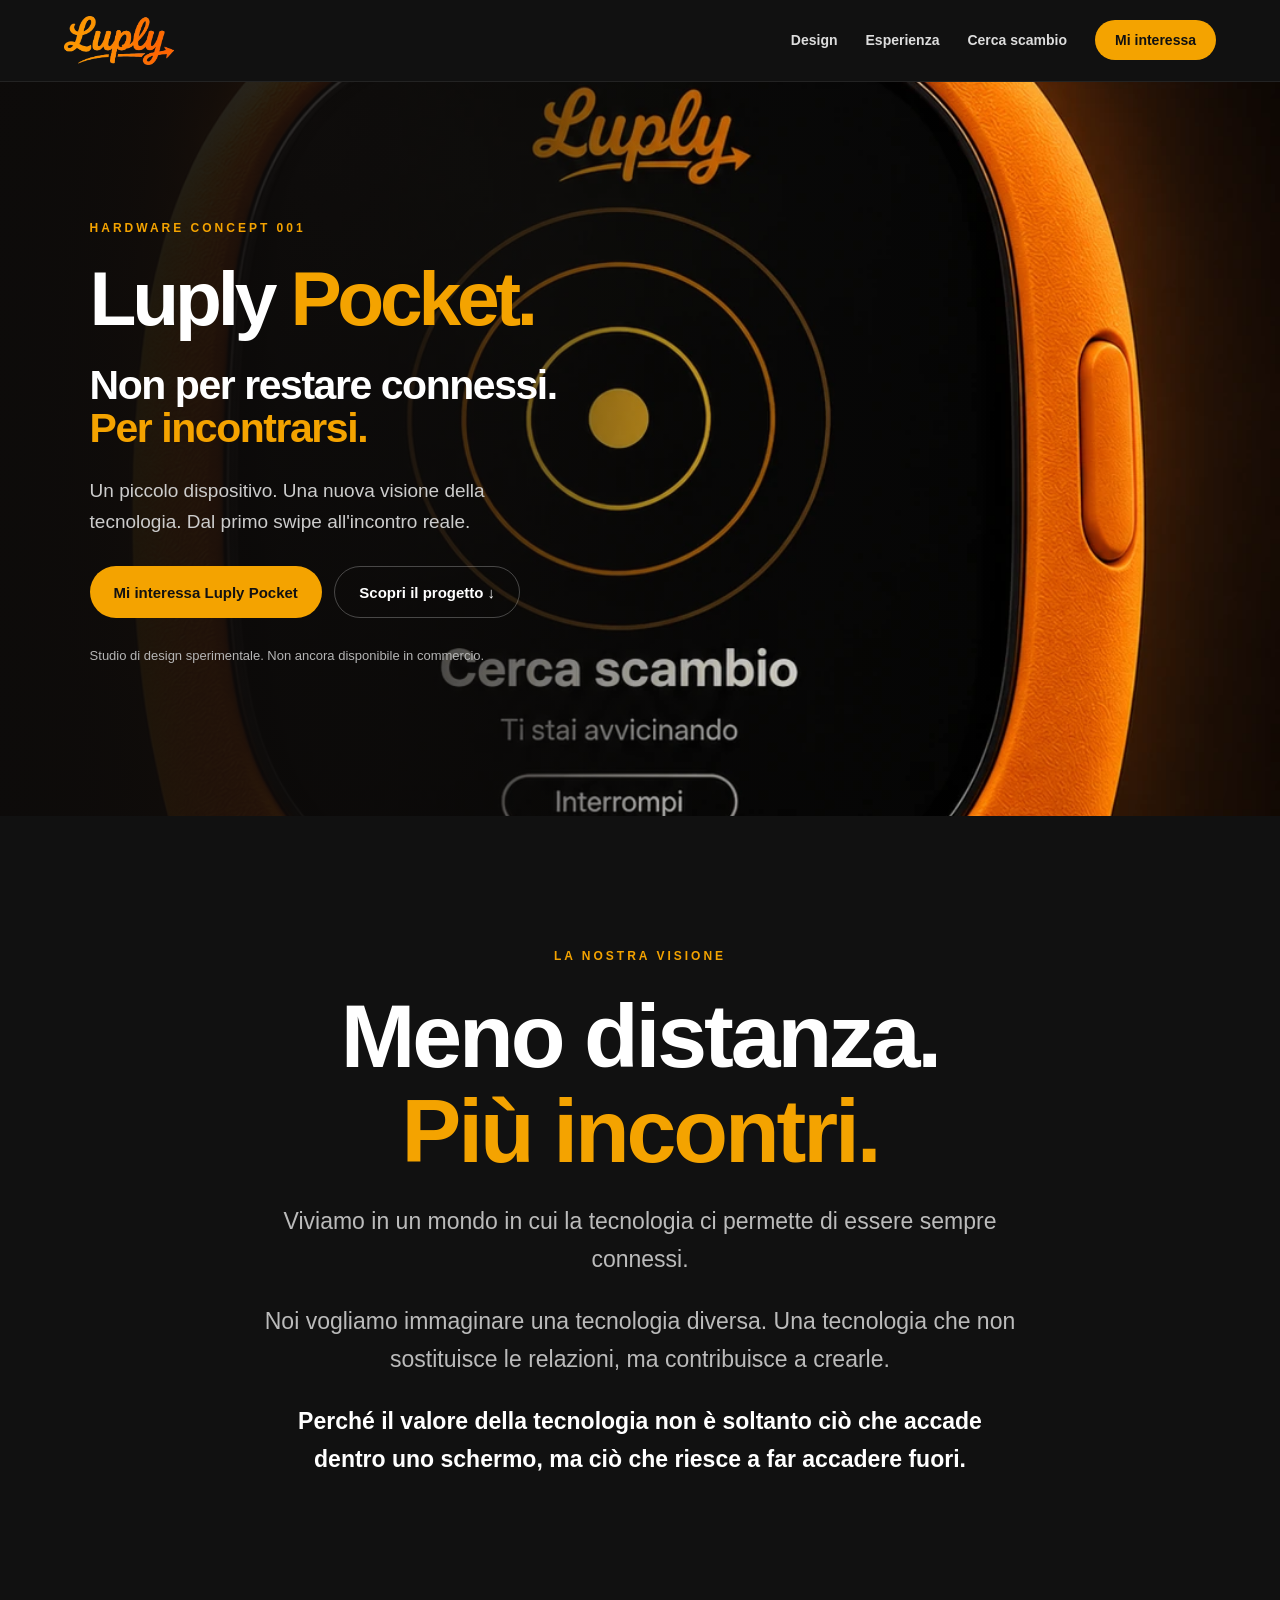
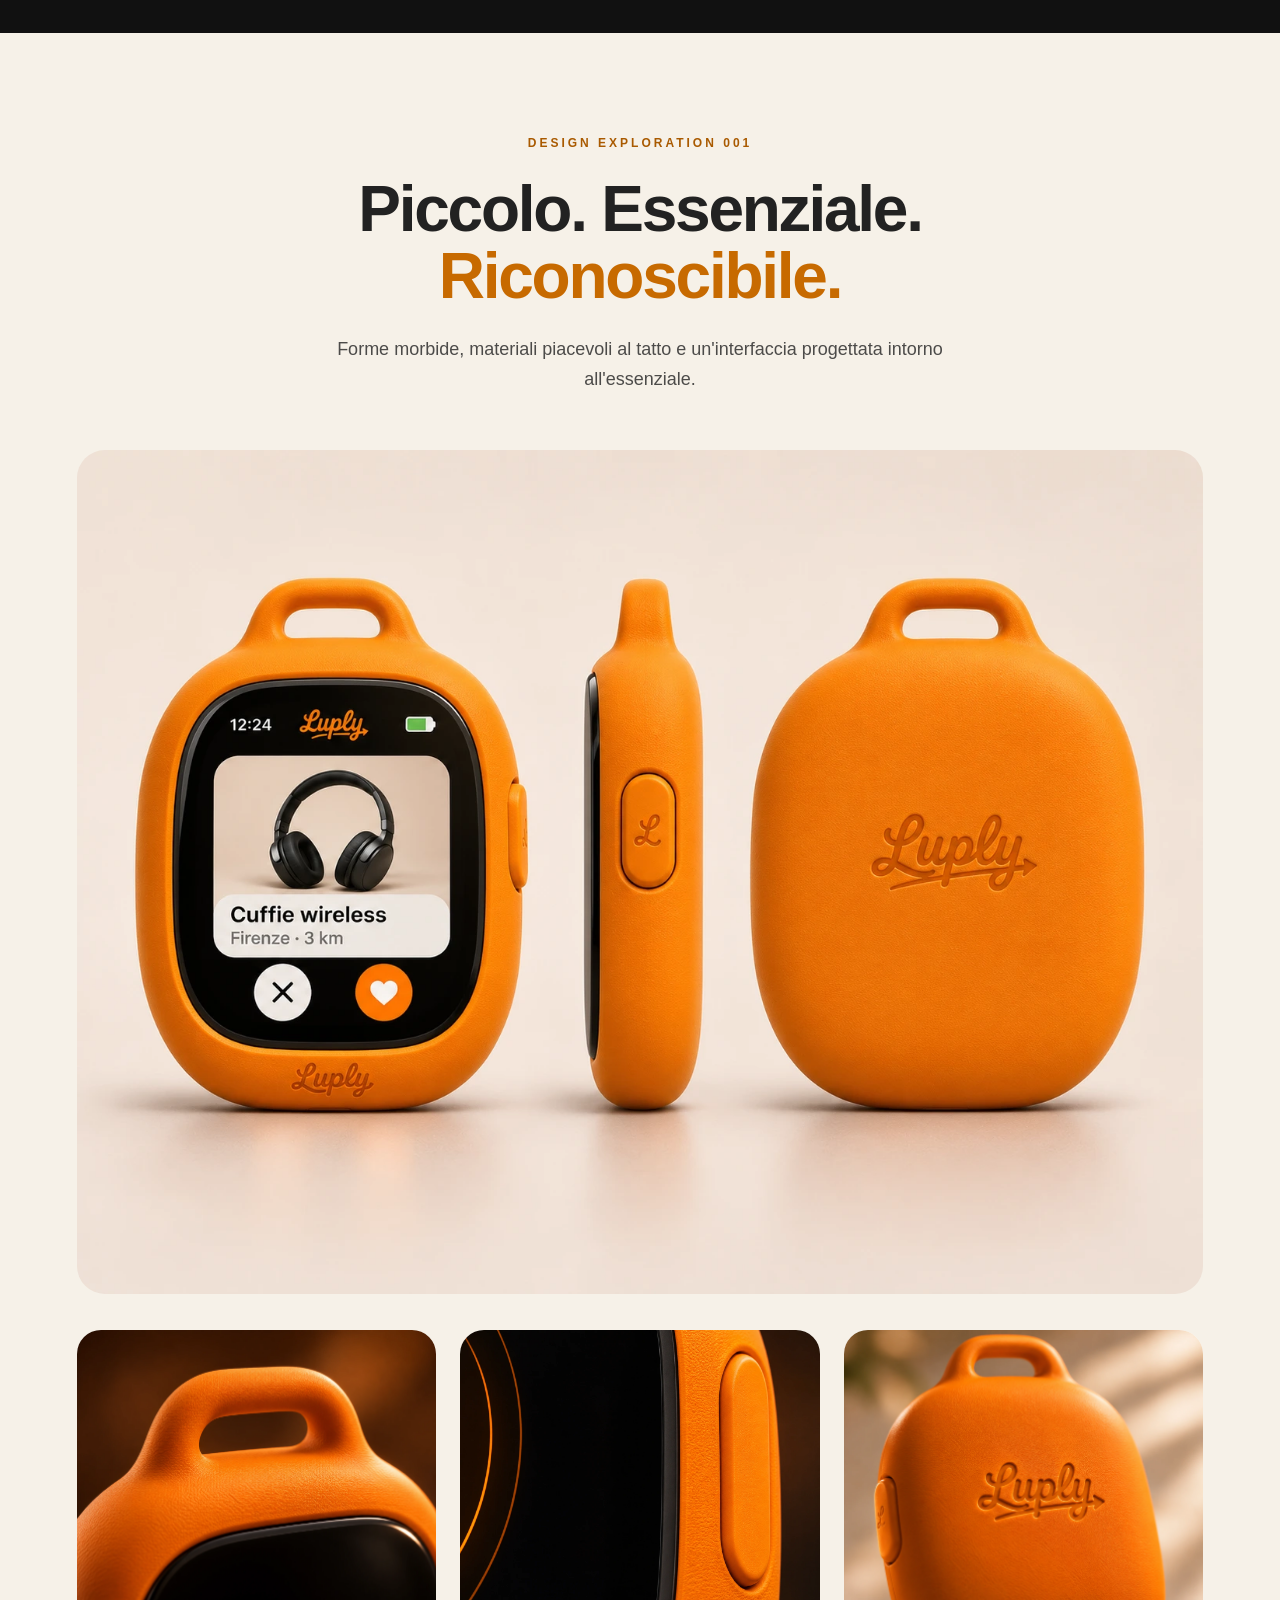
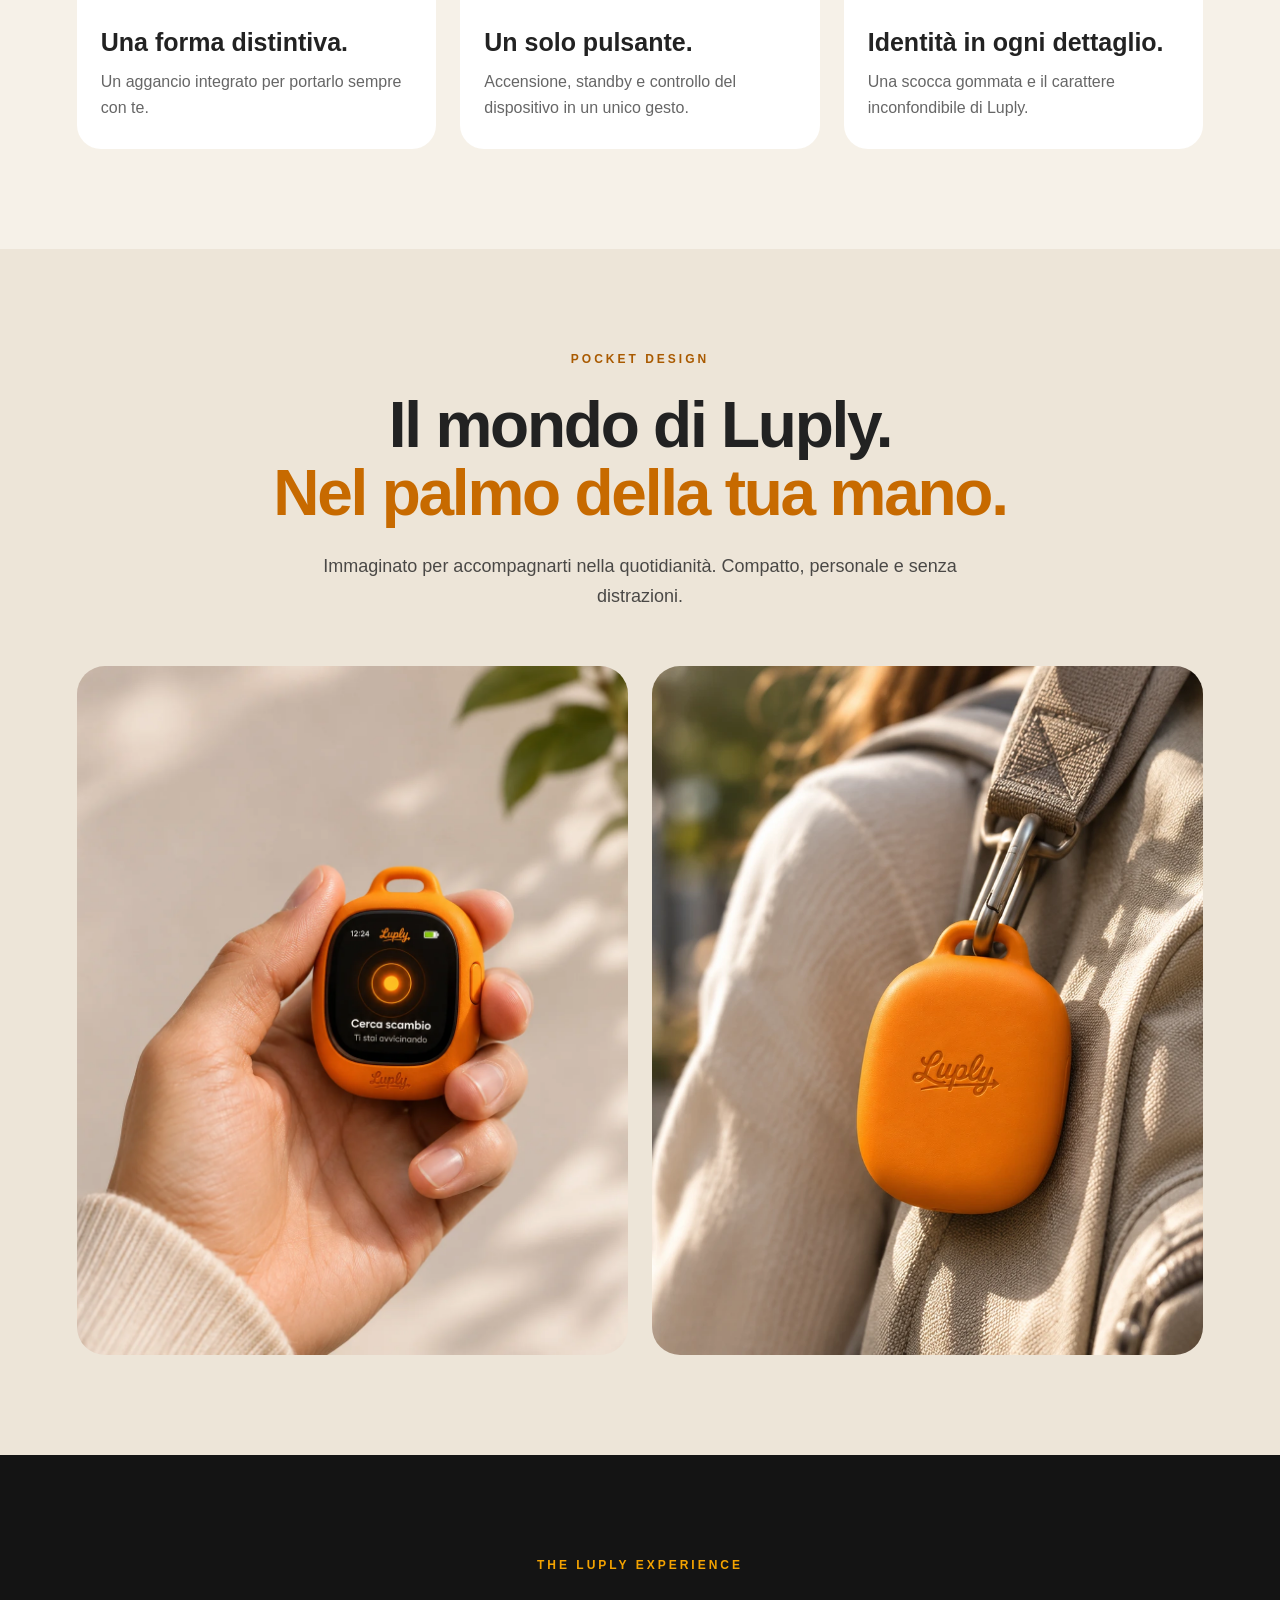
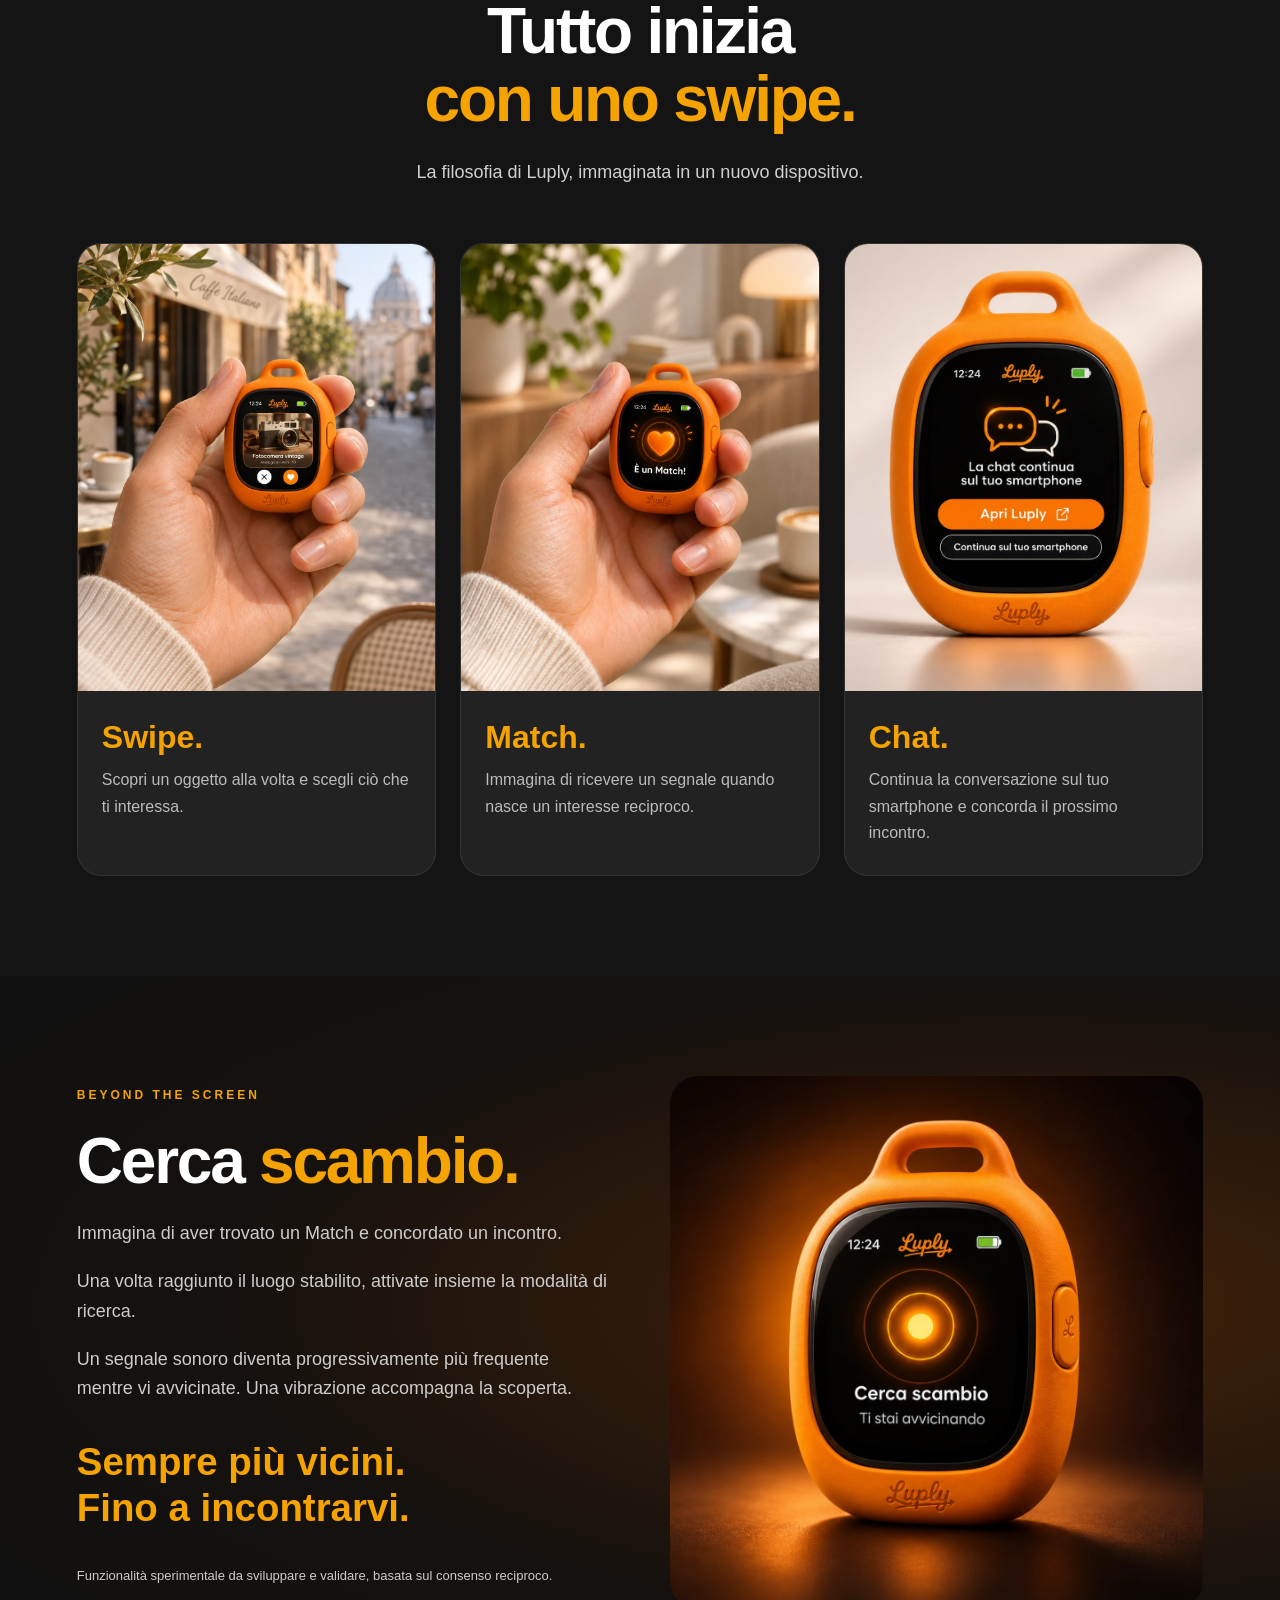
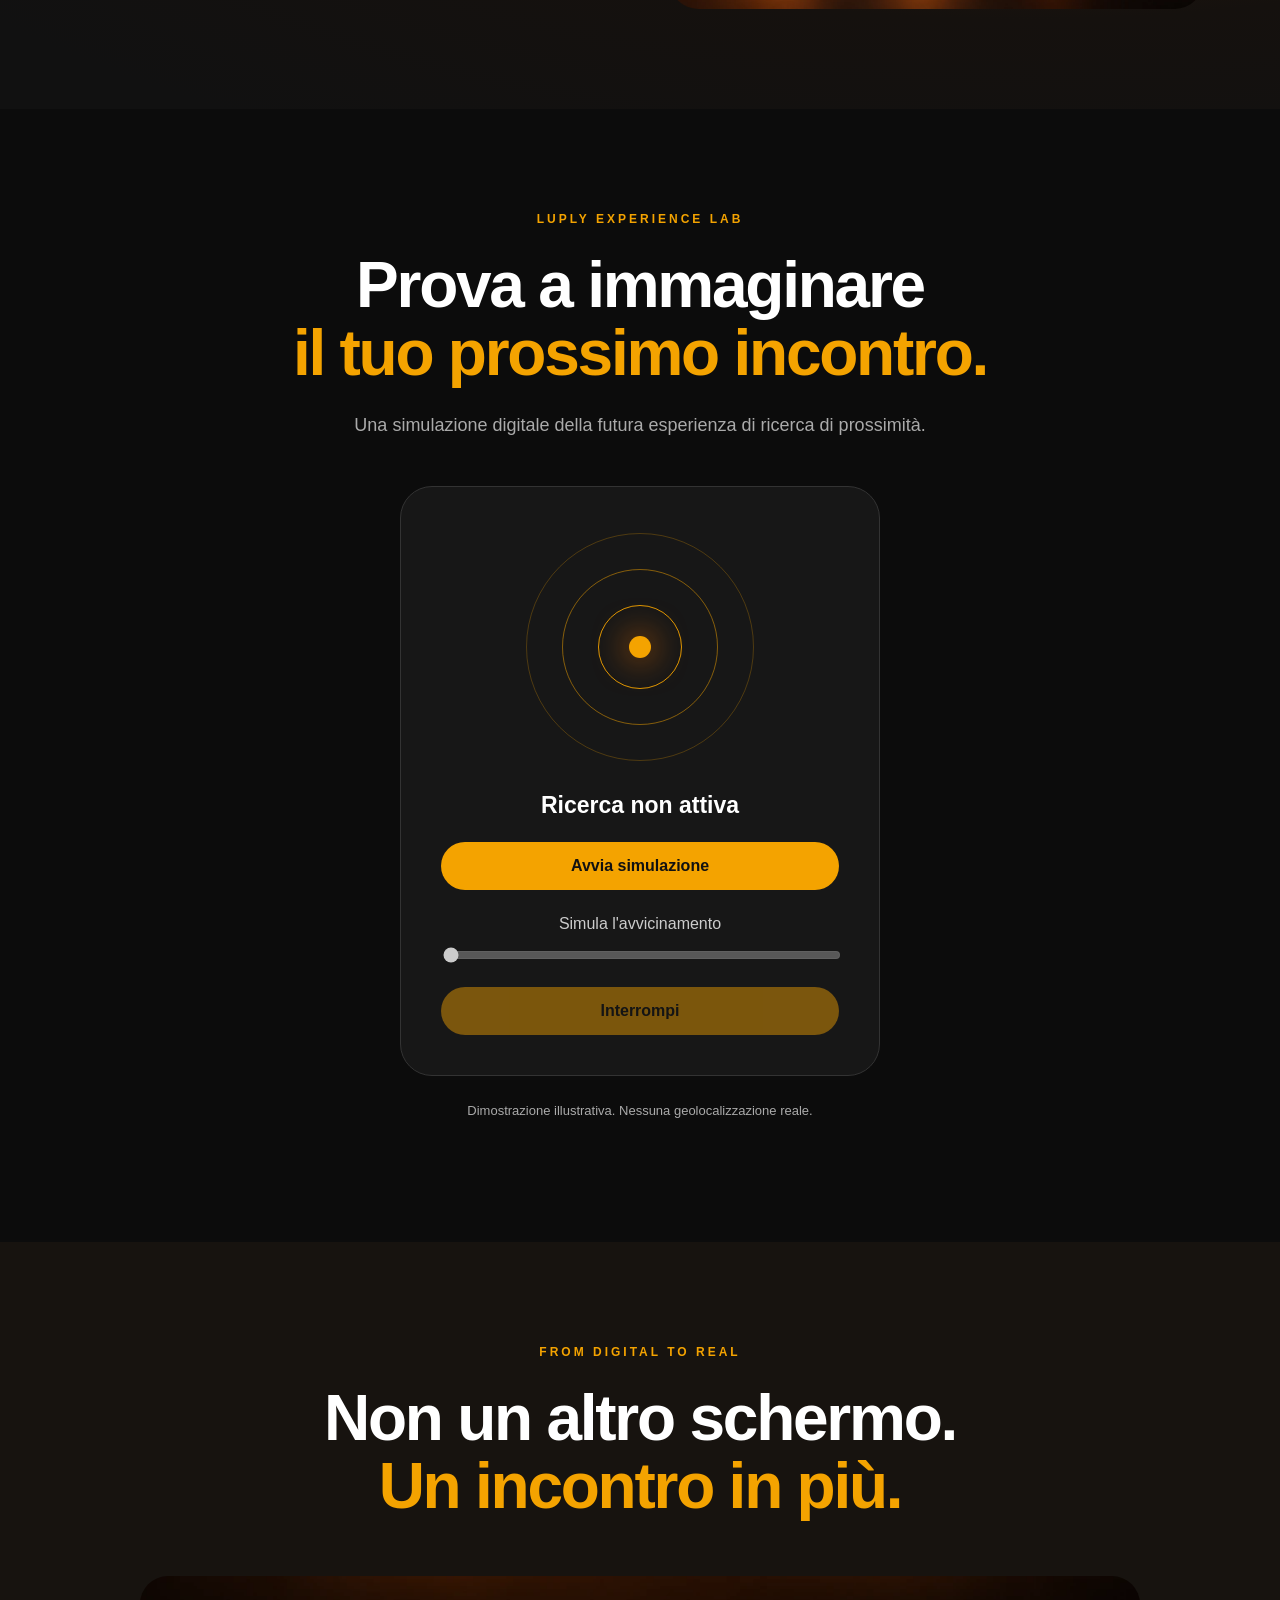
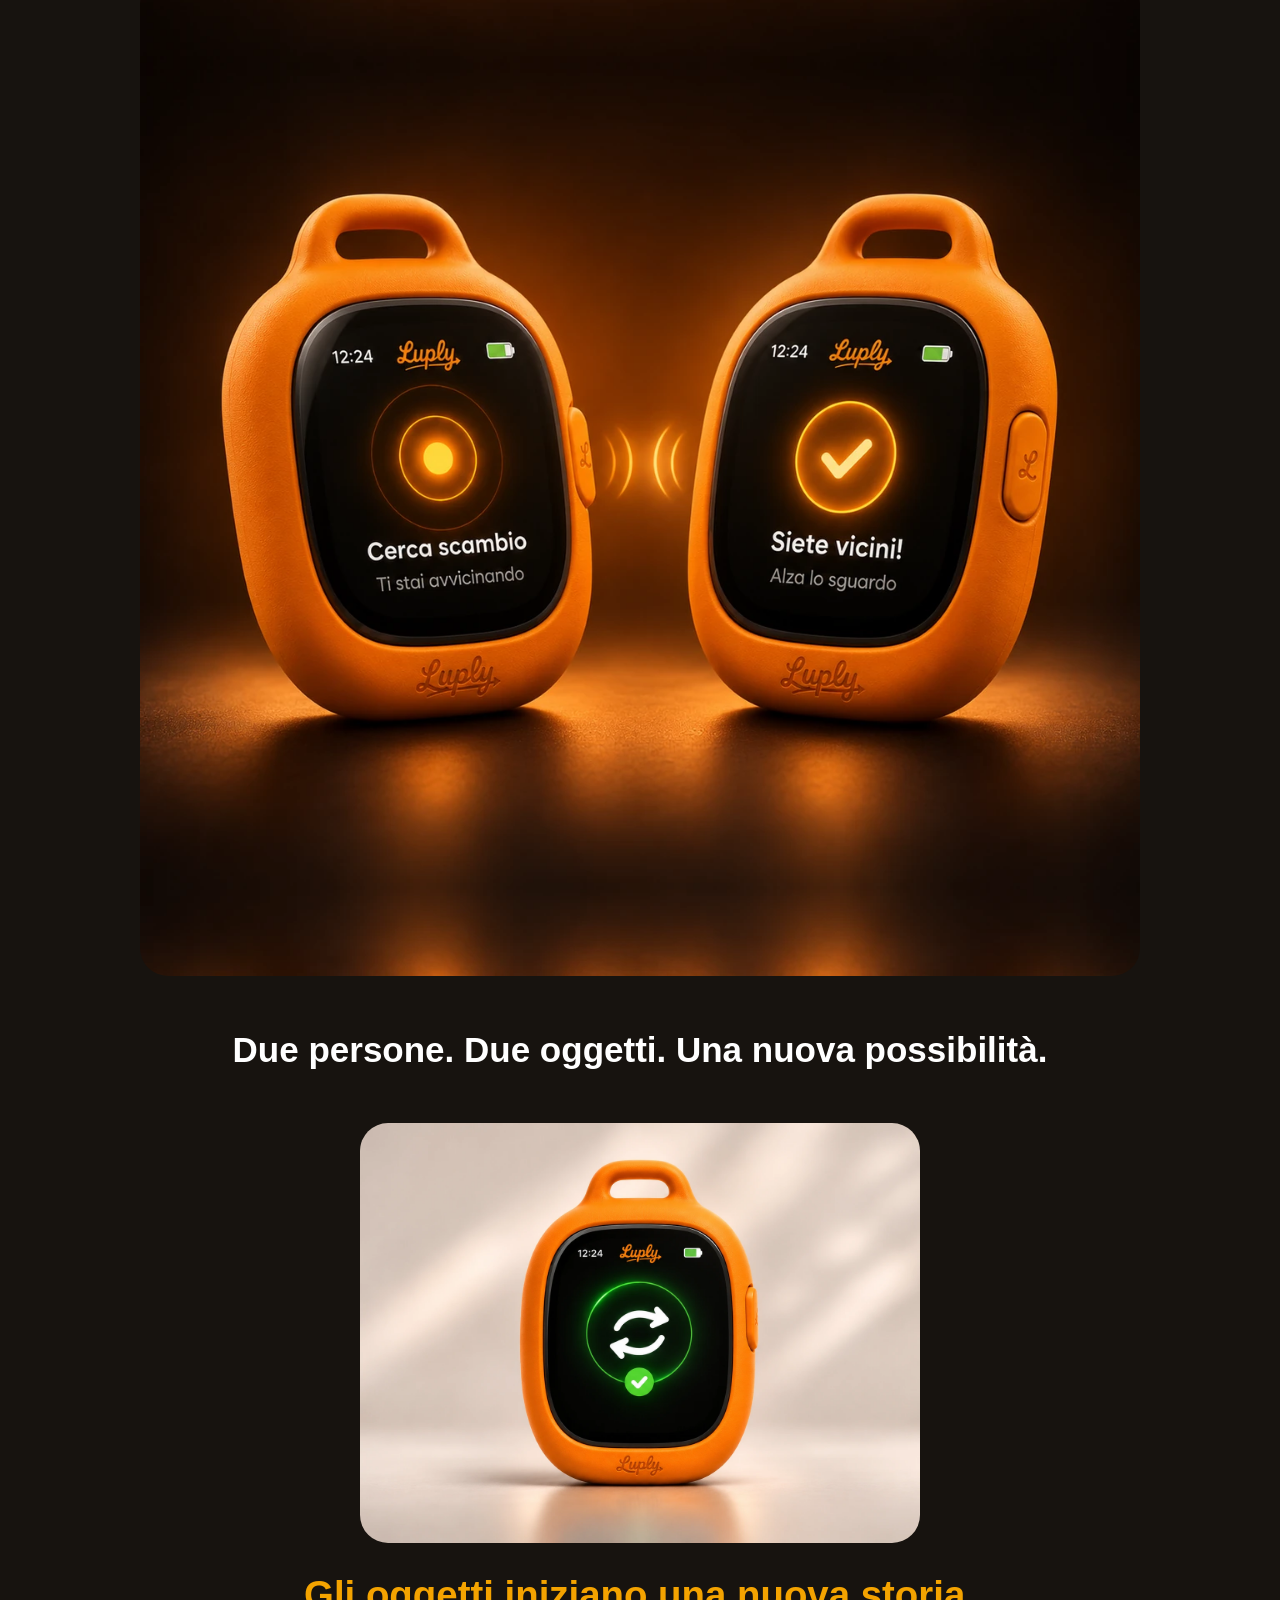
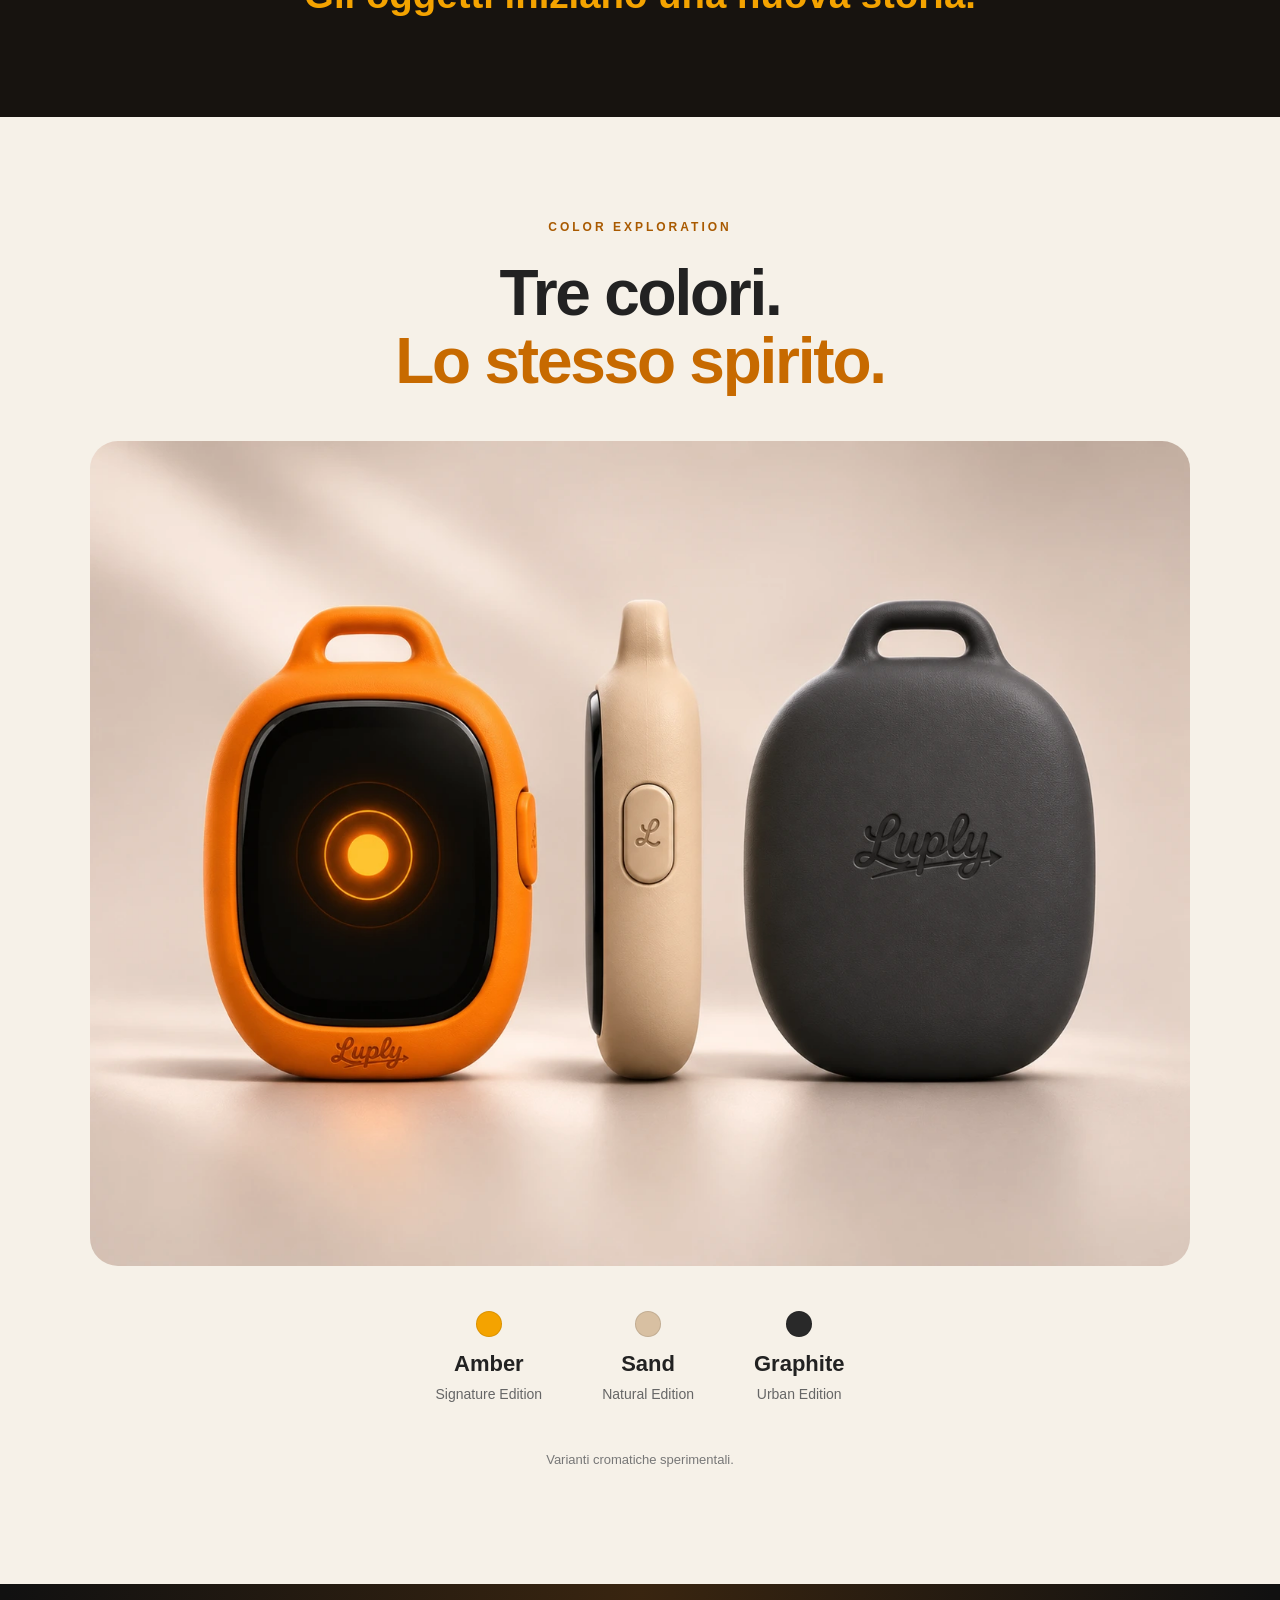
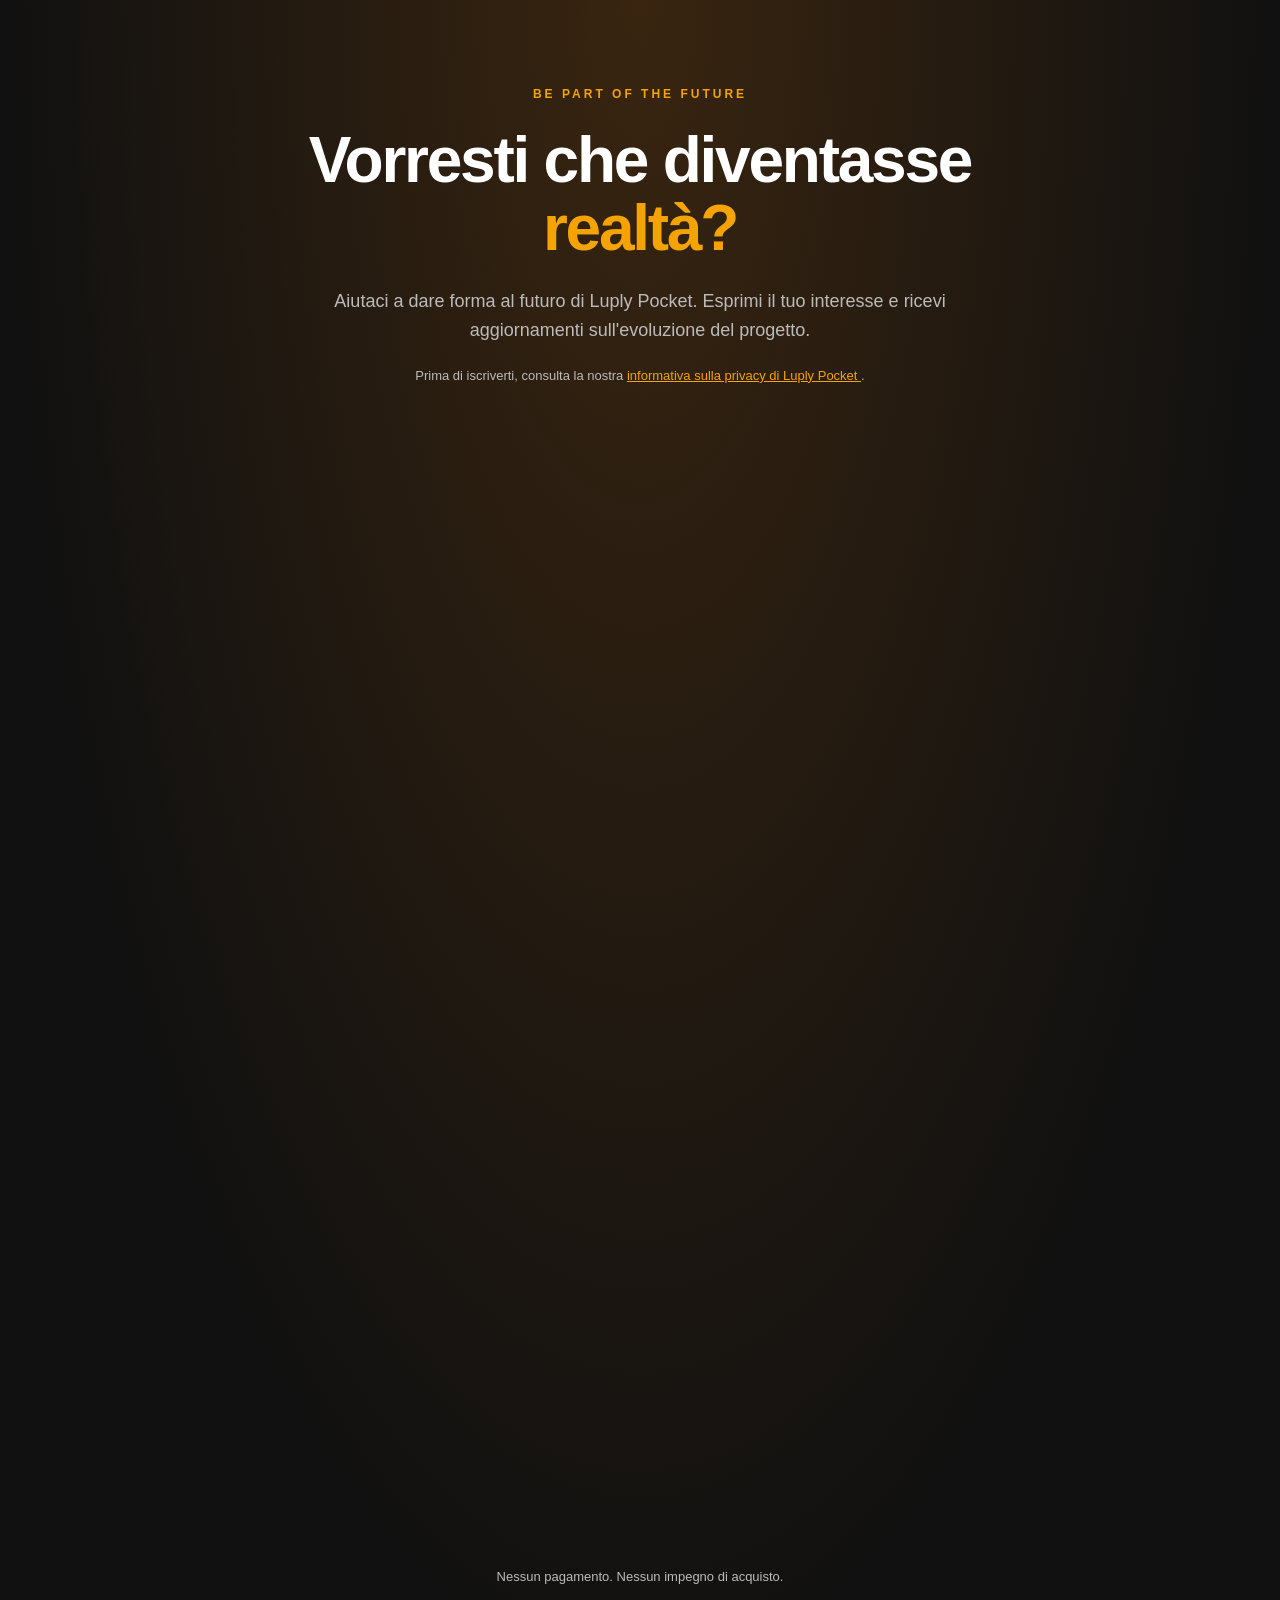
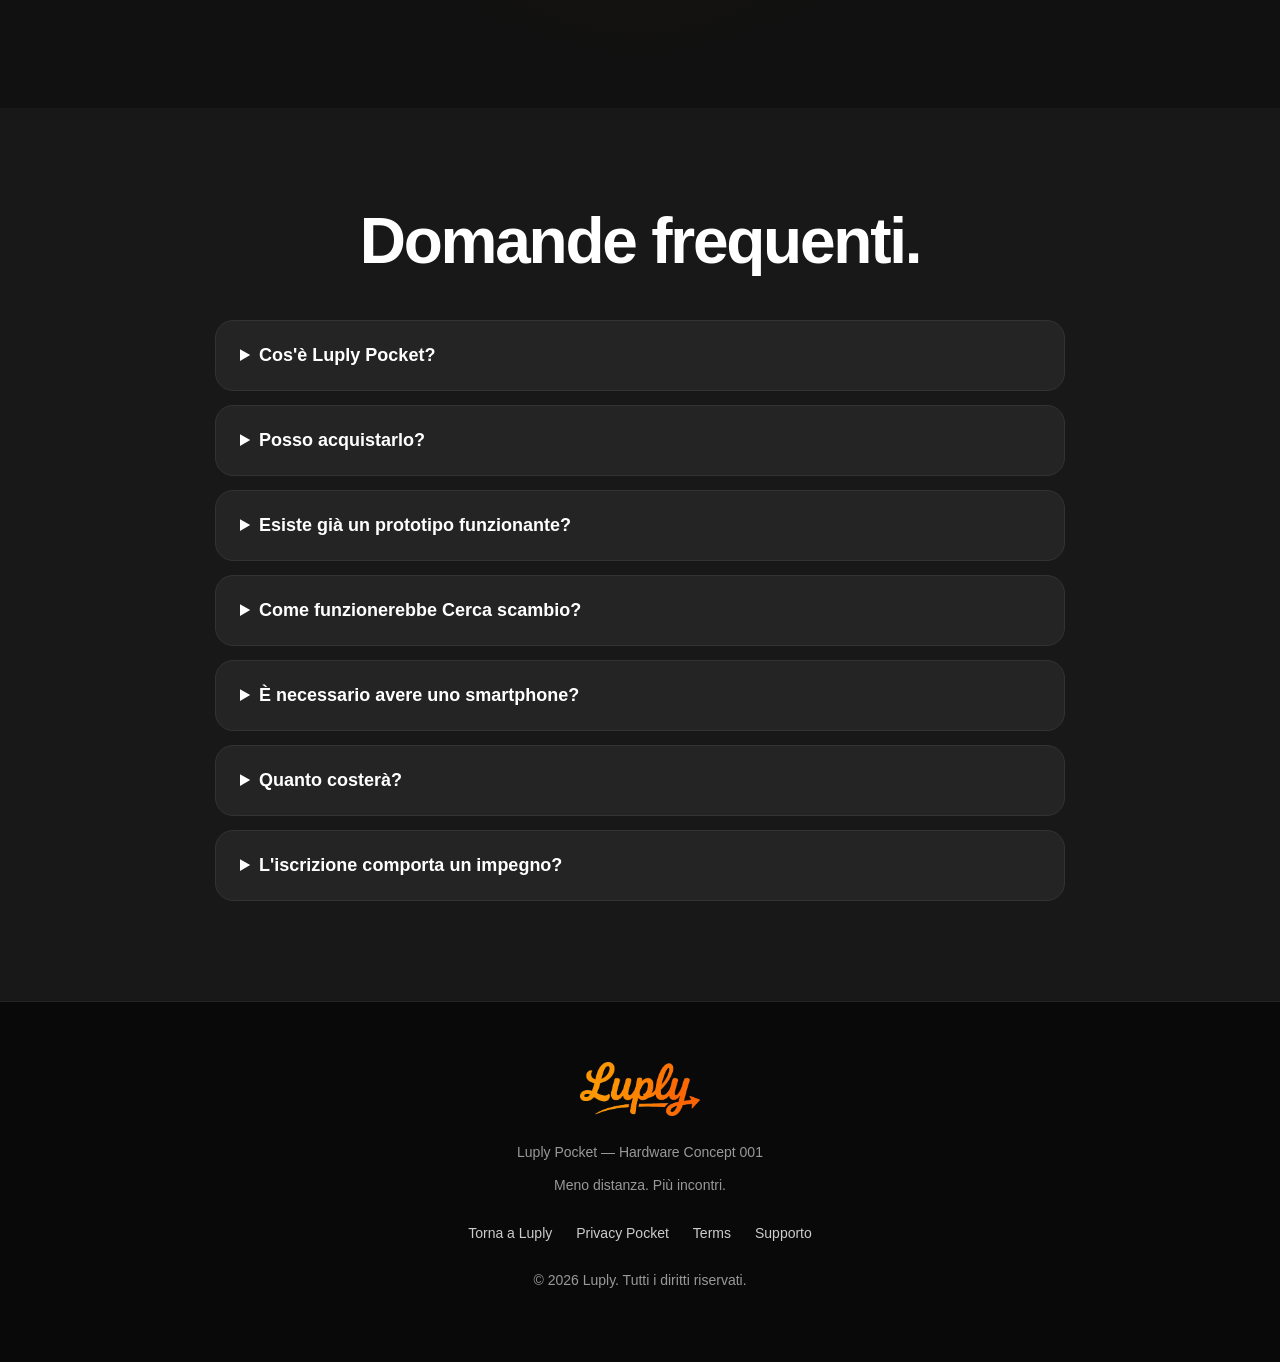
==== commit 2261fa02: "Add social sharing previews for Luply and Luply Pocket" ====
--- a/pocket/index.html
+++ b/pocket/index.html
@@ -11,6 +11,25 @@
         content="Scopri Luply Pocket, il concept hardware sperimentale dedicato allo scambio e agli incontri reali.">
 
   <meta name="theme-color" content="#111111">
+
+
+<!-- Anteprima condivisione social -->
+<link rel="canonical" href="https://luply.app/pocket/" />
+
+<meta property="og:type" content="website" />
+<meta property="og:site_name" content="Luply" />
+<meta property="og:locale" content="it_IT" />
+<meta property="og:title" content="Luply Pocket | Meno distanza. Più incontri." />
+<meta property="og:description" content="Non per restare connessi. Per incontrarsi. Scopri il nuovo concept hardware sperimentale di Luply." />
+<meta property="og:url" content="https://luply.app/pocket/" />
+<meta property="og:image" content="https://luply.app/pocket/images/hero_desktop_1920x1080.webp" />
+<meta property="og:image:alt" content="Luply Pocket - Concept hardware" />
+
+<meta name="twitter:card" content="summary_large_image" />
+<meta name="twitter:title" content="Luply Pocket | Meno distanza. Più incontri." />
+<meta name="twitter:description" content="Non per restare connessi. Per incontrarsi." />
+<meta name="twitter:image" content="https://luply.app/pocket/images/hero_desktop_1920x1080.webp" />
+
 
   <link rel="icon" href="../logo.png">
   <link rel="stylesheet" href="style.css">
